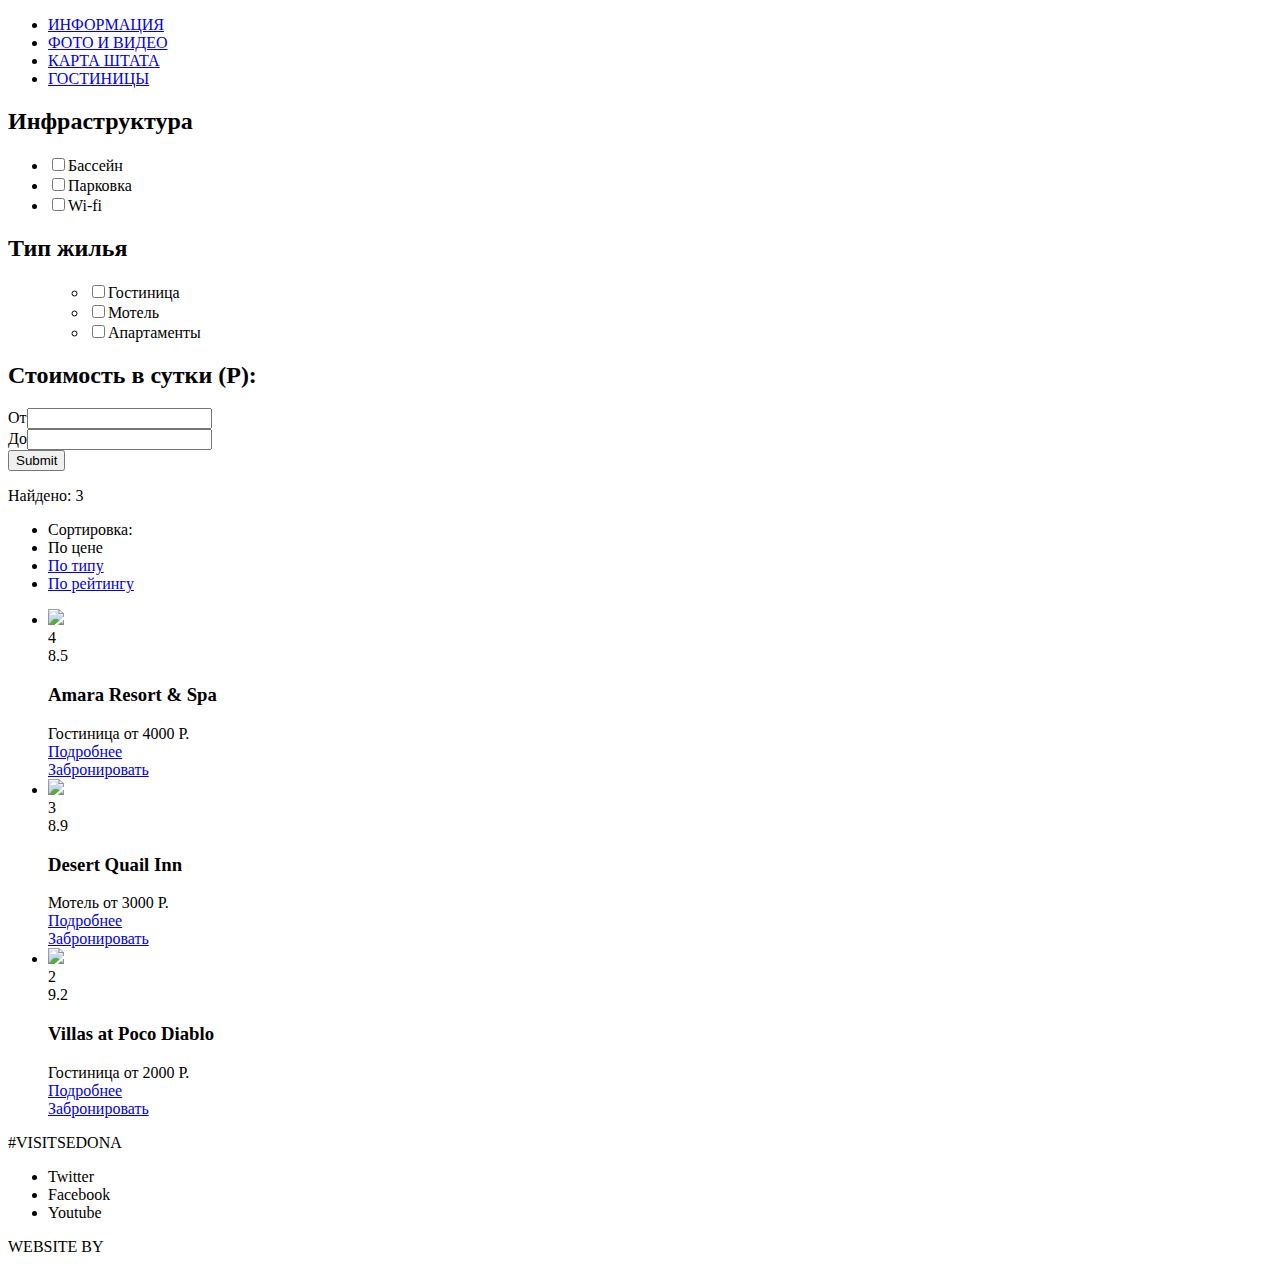
==== hotels.html @ 2a7a3f79 "added project's files" ====
<!DOCTYPE html>
<html>
<head>
	<title>Sedona</title>
	<link rel="stylesheet" type="text/css" href="">
</head>
<body>
	<header>
		<a href="index.html"></a>
		<nav>
			<ul>
				<li><a href="#">ИНФОРМАЦИЯ</a></li>
				<li><a href="#">ФОТО И ВИДЕО</a></li>
				<li><a href="#">КАРТА ШТАТА</a></li>
				<li><a href="#">ГОСТИНИЦЫ</a></li>
			</ul>
		</nav>
	</header>
		<section>
			<form>
				<div>
					<div>
						<h2>Инфраструктура</h2>
						<ul>
							<li>
								<label>
									<input type="checkbox" name="">Бассейн
								</label>
							</li>	
							<li>
								<label>
									<input type="checkbox" name="">Парковка
								</label>
							</li>	
							<li>
								<label>
									<input type="checkbox" name="">Wi-fi
								</label>
							</li>						
						</ul>
					</div>
					<div>
						<h2>Тип жилья</h2>
						<ul>
						<ul>
							<li>
								<label>
									<input type="checkbox" name="">Гостиница
								</label>
							</li>	
							<li>
								<label>
									<input type="checkbox" name="">Мотель
								</label>
							</li>	
							<li>
								<label>
									<input type="checkbox" name="">Апартаменты
								</label>
							</li>						
						</ul>						
						</ul>					
					</div>
				</div>
				<div>
					<h2>Стоимость в сутки (P):</h2>
					<div>
						<div>
							<label>
								От<input type="text" name="">
							</label>
						</div>
						<div>
							<label>
								До<input type="text" name="">
							</label>	
						</div>
					</div>
					<div>
						<div></div>
						<div></div>
					</div>
					<div>
						<input type="submit" name="">
					</div>
				</div>
			</form>
		</section>
		<footer>
			<div>
				<p>Найдено: 3</p>
				<ul>
					<li>Сортировка:</li>
					<li><a href="#"></a>По цене</li>
					<li><a href="#">По типу</a></li>
					<li><a href="#">По рейтингу</a></li>
				</ul>
			</div>	
			<div>
				<div></div>
				<div></div>
			</div>
	</footer>
		<main>
			<ul>
				<li>
					<section>
						<a href="#">
							<img src="#">
						</a>
						<div>4</div>
						<div>8.5</div>

						<div>
							<h3>Amara Resort & Spa</h3>
							<span>Гостиница</span>
							<span>от 4000 Р.</span>
						</div>
						<div><a href="#">Подробнее</a></div>
						<div><a href="#">Забронировать</a></div>
					</section>
				</li>
				<li>
					<section>
						<a href="#">
							<img src="#">
						</a>
						<div>3</div>
						<div>8.9</div>

						<div>
							<h3>Desert Quail Inn</h3>
							<span>Мотель</span>
							<span>от 3000 Р.</span>
						</div>
						<div><a href="#">Подробнее</a></div>
						<div><a href="#">Забронировать</a></div>
					</section>	
				</li>
				<li>
					<section>
						<a href="#">
							<img src="#">
						</a>
						<div>2</div>
						<div>9.2</div>

						<div>
							<h3>Villas at Poco Diablo</h3>
							<span>Гостиница</span>
							<span>от 2000 Р.</span>
						</div>
						<div><a href="#">Подробнее</a></div>
						<div><a href="#">Забронировать</a></div>
					</section>
				</li>
		</ul>
	</main>
	<footer>
		<div>
			<p>#VISITSEDONA</p>
		</div>
		<div>
			<ul>
				<li>Twitter</li>
				<li>Facebook</li>
				<li>Youtube</li>
			</ul>
		</div>
		<div>
			<p>WEBSITE BY <a href="#"></a></p>
		</div>
	</footer>
</body>
</html>
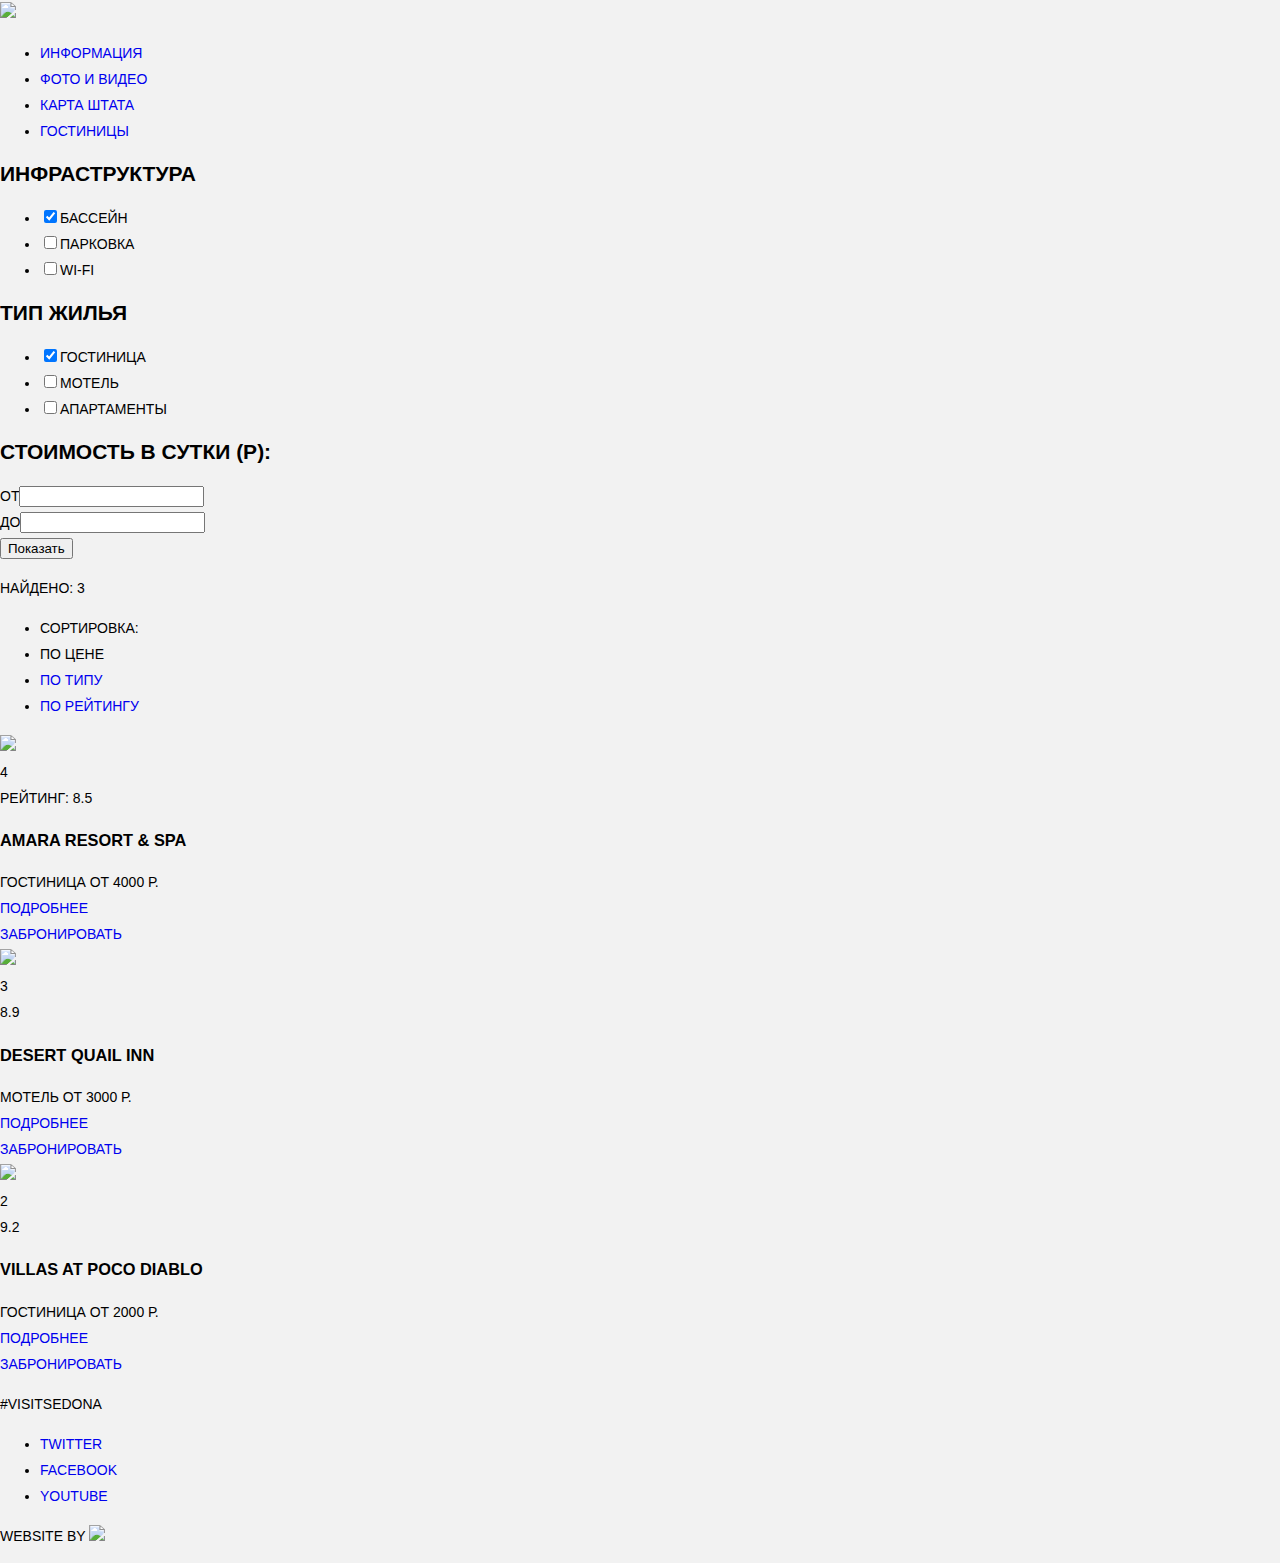
==== commit 4e5740d2: "Clasess names hotel catalog" ====
--- a/hotels.html
+++ b/hotels.html
@@ -2,77 +2,80 @@
 <html>
 <head>
 	<title>Sedona</title>
-	<link rel="stylesheet" type="text/css" href="">
+	<link rel="stylesheet" type="text/css" href="style.css">
 </head>
-<body>
-	<header>
-		<a href="index.html"></a>
-		<nav>
-			<ul>
-				<li><a href="#">ИНФОРМАЦИЯ</a></li>
-				<li><a href="#">ФОТО И ВИДЕО</a></li>
-				<li><a href="#">КАРТА ШТАТА</a></li>
-				<li><a href="#">ГОСТИНИЦЫ</a></li>
-			</ul>
-		</nav>
-	</header>
-		<section>
-			<form>
-				<div>
-					<div>
-						<h2>Инфраструктура</h2>
-						<ul>
-							<li>
+	<body>
+		<header class="index-header">
+			<div class="header-logo">
+				<a href="#">
+					<img src="#">
+				</a>			
+			</div>
+
+			<nav class="navigation">
+				<ul class="list-navigation">
+					<li><a href="#">ИНФОРМАЦИЯ</a></li>
+					<li><a href="#">ФОТО И ВИДЕО</a></li>
+					<li><a href="#">КАРТА ШТАТА</a></li>
+					<li><a href="#">ГОСТИНИЦЫ</a></li>
+				</ul>
+			</nav>
+		</header>
+		<section class="filter-section">
+			<form class="filter-form">
+				<div class="filter-left-part">
+					<div class="filter-infrastructure">
+						<h2 class="filter-head">Инфраструктура</h2>
+						<ul class="filter-infrastructure-list">
+							<li class="filter-element">
 								<label>
-									<input type="checkbox" name="">Бассейн
+									<input type="checkbox" name="pool" id="pool-field" checked>Бассейн
 								</label>
 							</li>	
-							<li>
+							<li class="filter-element">
 								<label>
-									<input type="checkbox" name="">Парковка
+									<input type="checkbox" name="parking" id="parking-field">Парковка
 								</label>
 							</li>	
-							<li>
+							<li class="filter-element">
 								<label>
-									<input type="checkbox" name="">Wi-fi
+									<input type="checkbox" name="wi-fi" id="wi-fi-field">Wi-fi
 								</label>
 							</li>						
 						</ul>
 					</div>
-					<div>
-						<h2>Тип жилья</h2>
-						<ul>
-						<ul>
-							<li>
+					<div class="filter-accommodation">
+						<h2 class="filter-head">Тип жилья</h2>
+						<ul class="filter-accommodation-list">
+							<li class="filter-element">
 								<label>
-									<input type="checkbox" name="">Гостиница
+									<input type="checkbox" name="hotel" id="hotel-field" checked>Гостиница
 								</label>
 							</li>	
-							<li>
+							<li class="filter-element">
 								<label>
-									<input type="checkbox" name="">Мотель
+									<input type="checkbox" name="motel" id="motel-field">Мотель
 								</label>
 							</li>	
-							<li>
+							<li class="filter-element">
 								<label>
-									<input type="checkbox" name="">Апартаменты
+									<input type="checkbox" name="apartments" id="apartments-field">Апартаменты
 								</label>
 							</li>						
-						</ul>						
-						</ul>					
+						</ul>										
 					</div>
 				</div>
-				<div>
-					<h2>Стоимость в сутки (P):</h2>
-					<div>
-						<div>
+				<div class="filter-right-part">
+					<h2 class="filter-head">Стоимость в сутки (P):</h2>
+					<div class="filter-cost-container">
+						<div class="filter-from">
 							<label>
-								От<input type="text" name="">
+								От<input type="text" name="from" id="from-field">
 							</label>
 						</div>
-						<div>
+						<div class="filter-to">
 							<label>
-								До<input type="text" name="">
+								До<input type="text" name="to" id="to-field">
 							</label>	
 						</div>
 					</div>
@@ -80,96 +83,102 @@
 						<div></div>
 						<div></div>
 					</div>
-					<div>
-						<input type="submit" name="">
+					<div class="filter-submit-button">
+						<input type="submit" name="submit-button" value="Показать">
 					</div>
 				</div>
 			</form>
 		</section>
-		<footer>
+		<header class="finding-header">
 			<div>
-				<p>Найдено: 3</p>
-				<ul>
+				<p class="finding-result">Найдено: 3</p>
+				<ul class="finding-sorting">
 					<li>Сортировка:</li>
 					<li><a href="#"></a>По цене</li>
 					<li><a href="#">По типу</a></li>
 					<li><a href="#">По рейтингу</a></li>
 				</ul>
 			</div>	
-			<div>
-				<div></div>
-				<div></div>
+			<div class="sorting-type">
+				<div class="sorting-up"></div>
+				<div class="sorting-down"></div>
 			</div>
-	</footer>
-		<main>
-			<ul>
-				<li>
-					<section>
-						<a href="#">
-							<img src="#">
-						</a>
-						<div>4</div>
-						<div>8.5</div>
+		</header>
 
-						<div>
-							<h3>Amara Resort & Spa</h3>
-							<span>Гостиница</span>
-							<span>от 4000 Р.</span>
-						</div>
-						<div><a href="#">Подробнее</a></div>
-						<div><a href="#">Забронировать</a></div>
-					</section>
-				</li>
-				<li>
-					<section>
-						<a href="#">
-							<img src="#">
-						</a>
-						<div>3</div>
-						<div>8.9</div>
+		<main class="catalog">
+			<section class="clearfix">
+				<a href="#">
+					<img src="#">
+				</a>
+				<div class="catalog-right-column">
+					<div class="catalog-rating-container">
+						<div class="catalog-stars">4</div>
+						<div class="catalog-rating-value">Рейтинг: 8.5</div>
+					</div>
+				</div>
+				<div class="catalog-left-column">
+					<h3 class="catalog-name-head">Amara Resort & Spa</h3>
+					<span class="catalog-hotel-type">Гостиница</span>
+					<span class="catalog-price-from">от 4000 Р.</span>
+				</div>
+				<div class="catalog-about-button"><a href="#">Подробнее</a></div>
+				<div class="catalog-book-button"><a href="#">Забронировать</a></div>
+			</section>
 
-						<div>
-							<h3>Desert Quail Inn</h3>
-							<span>Мотель</span>
-							<span>от 3000 Р.</span>
-						</div>
-						<div><a href="#">Подробнее</a></div>
-						<div><a href="#">Забронировать</a></div>
-					</section>	
-				</li>
-				<li>
-					<section>
-						<a href="#">
-							<img src="#">
-						</a>
-						<div>2</div>
-						<div>9.2</div>
+			<section class="clearfix">
+				<a href="#">
+					<img src="#">
+				</a>
+				<div class="catalog-right-column">
+					<div class="catalog-rating-container">						
+						<div class="catalog-stars">3</div>
+						<div class="catalog-rating-value">8.9</div>
+					</div>
+				</div>
+				<div class="catalog-left-column">
+					<h3 class="catalog-name-head">Desert Quail Inn</h3>
+					<span class="catalog-hotel-type">Мотель</span>
+					<span class="catalog-price-from">от 3000 Р.</span>
+				</div>
+				<div class="catalog-about-button"><a href="#">Подробнее</a></div>
+				<div class="catalog-book-button"><a href="#">Забронировать</a></div>
+			</section>	
+			<section class="clearfix">
+				<a href="#">
+					<img src="#">
+				</a>
+				<div class="catalog-right-column">
+					<div class="catalog-rating-container">						
+						<div class="catalog-stars">2</div>
+						<div class="catalog-rating-value">9.2</div>
+					</div>
+				</div>
+				<div class="catalog-left-column">
+					<h3 class="catalog-name-head">Villas at Poco Diablo</h3>
+					<span class="catalog-hotel-type">Гостиница</span>
+					<span class="catalog-price-from">от 2000 Р.</span>
+				</div>
+				<div class="catalog-about-button"><a href="#">Подробнее</a></div>
+				<div class="catalog-book-button"><a href="#">Забронировать</a></div>
+			</section>
+		</main>
 
-						<div>
-							<h3>Villas at Poco Diablo</h3>
-							<span>Гостиница</span>
-							<span>от 2000 Р.</span>
-						</div>
-						<div><a href="#">Подробнее</a></div>
-						<div><a href="#">Забронировать</a></div>
-					</section>
-				</li>
-		</ul>
-	</main>
-	<footer>
-		<div>
-			<p>#VISITSEDONA</p>
-		</div>
-		<div>
-			<ul>
-				<li>Twitter</li>
-				<li>Facebook</li>
-				<li>Youtube</li>
-			</ul>
-		</div>
-		<div>
-			<p>WEBSITE BY <a href="#"></a></p>
-		</div>
-	</footer>
-</body>
+		<footer>
+			<div class="inner-container">
+				<div class="footer-hashtag">
+					<p>#VISITSEDONA</p>
+				</div>
+				<div class="footer-social">
+					<ul class="footer-social-list">
+						<li><a class="footer-social-button social-tw" href="#">Twitter</a></li>
+						<li><a class="footer-social-button social-fb" href="#">Facebook</a></li>
+						<li><a class="footer-social-button social-yt" href="#">Youtube</a></li>
+					</ul>
+				</div>
+				<div class="footer-copyright-wrapper">
+					<p>WEBSITE BY <a href="#"><img src="#"></a></p>
+				</div>
+			</div>
+		</footer>
+	</body>
 </html>--- a/style.css
+++ b/style.css
@@ -0,0 +1,14 @@
+body{
+	margin: 0;
+	padding: 0;
+
+	background-color: #f2f2f2;
+	font-family: 'PT Sans', Arial, sans-serif;
+	font-size: 14px;
+	text-transform: uppercase;
+	line-height: 26px;
+	color: #000000;
+}
+a{
+	text-decoration: none;
+}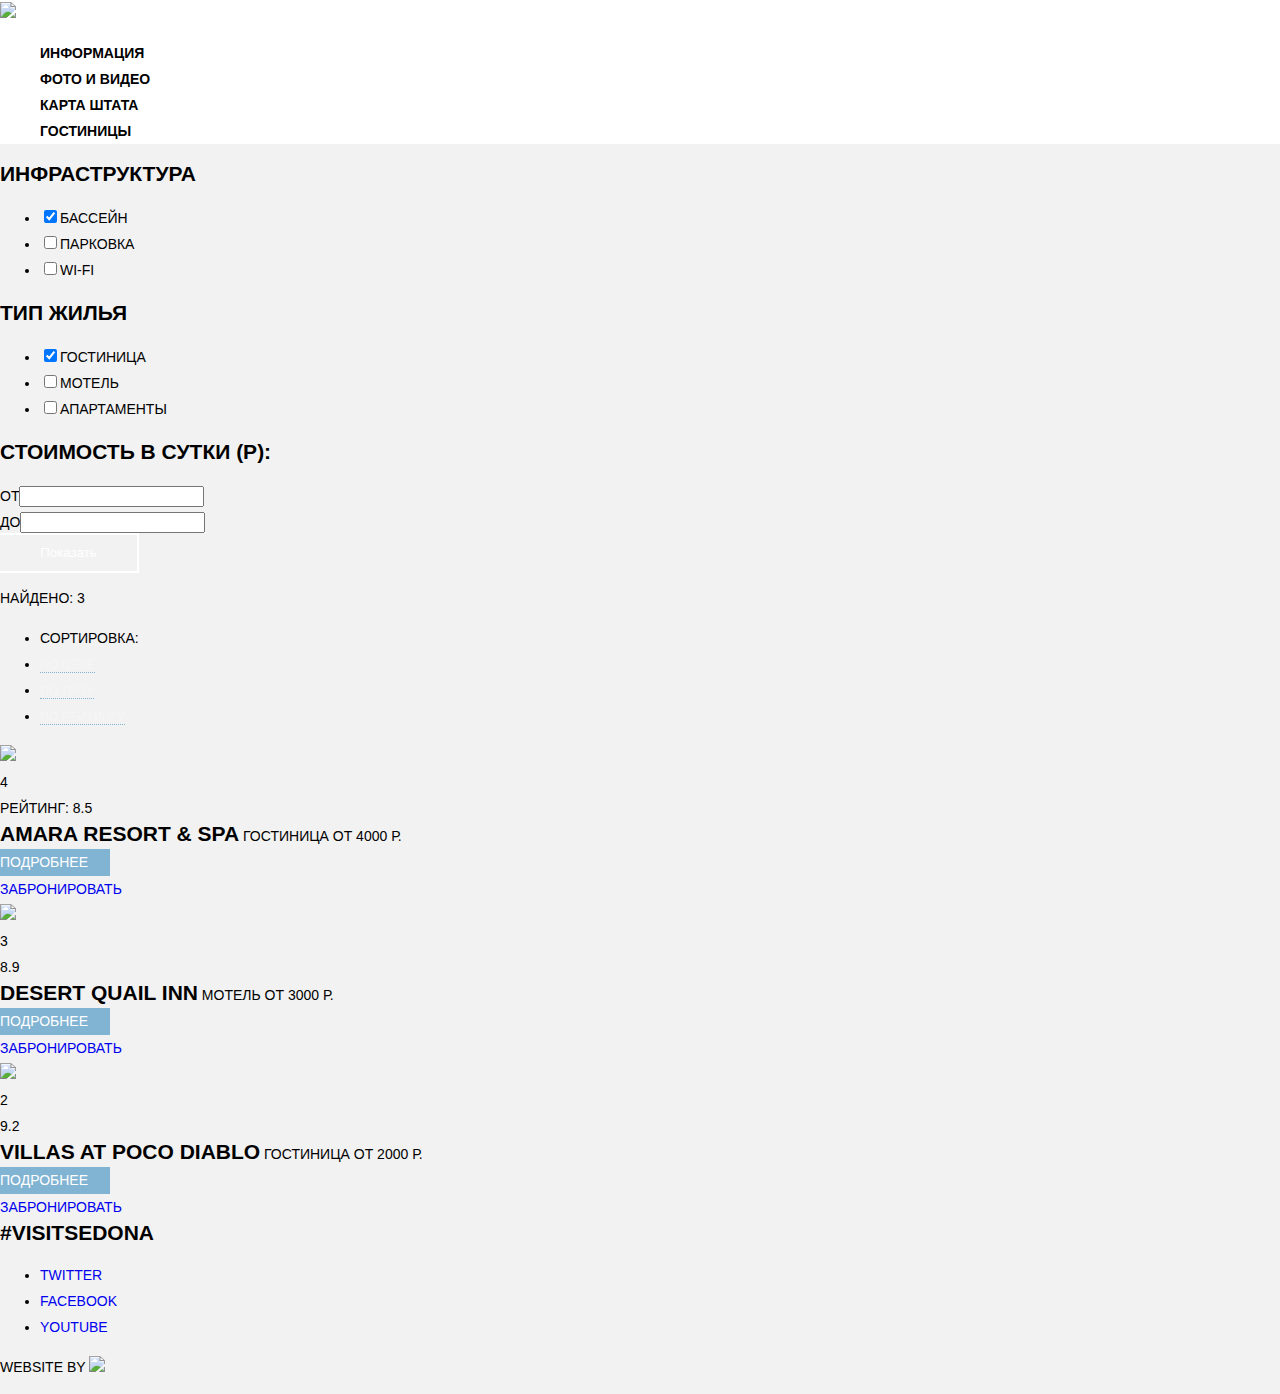
==== commit 373953e2: "Rough draft stylization index, hotel" ====
--- a/hotels.html
+++ b/hotels.html
@@ -94,7 +94,7 @@
 				<p class="finding-result">Найдено: 3</p>
 				<ul class="finding-sorting">
 					<li>Сортировка:</li>
-					<li><a href="#"></a>По цене</li>
+					<li><a href="#">По цене</a></li>
 					<li><a href="#">По типу</a></li>
 					<li><a href="#">По рейтингу</a></li>
 				</ul>
@@ -117,7 +117,7 @@
 					</div>
 				</div>
 				<div class="catalog-left-column">
-					<h3 class="catalog-name-head">Amara Resort & Spa</h3>
+					<a href="#" class="catalog-name-head">Amara Resort & Spa</a>
 					<span class="catalog-hotel-type">Гостиница</span>
 					<span class="catalog-price-from">от 4000 Р.</span>
 				</div>
@@ -136,7 +136,7 @@
 					</div>
 				</div>
 				<div class="catalog-left-column">
-					<h3 class="catalog-name-head">Desert Quail Inn</h3>
+					<a href="#" class="catalog-name-head">Desert Quail Inn</a>
 					<span class="catalog-hotel-type">Мотель</span>
 					<span class="catalog-price-from">от 3000 Р.</span>
 				</div>
@@ -154,7 +154,7 @@
 					</div>
 				</div>
 				<div class="catalog-left-column">
-					<h3 class="catalog-name-head">Villas at Poco Diablo</h3>
+					<a href="#" class="catalog-name-head">Villas at Poco Diablo</a>
 					<span class="catalog-hotel-type">Гостиница</span>
 					<span class="catalog-price-from">от 2000 Р.</span>
 				</div>
@@ -166,7 +166,7 @@
 		<footer>
 			<div class="inner-container">
 				<div class="footer-hashtag">
-					<p>#VISITSEDONA</p>
+					<a href="#">#VISITSEDONA</a>
 				</div>
 				<div class="footer-social">
 					<ul class="footer-social-list">
--- a/style.css
+++ b/style.css
@@ -11,4 +11,220 @@
 }
 a{
 	text-decoration: none;
+}
+
+.index-header{
+	background-color: white;
+}
+.list-navigation,
+.adv-list,
+.adv-about-city-list{
+	list-style: none;
+}
+.list-navigation a{
+	color: black;
+	font-weight: bold;
+}
+.list-navigation a:hover{
+	color: #81b3d2;
+}
+.list-navigation a:active{
+	color: #000;
+    opacity: .3;
+}
+
+.main-image-section{
+	background-image: url("img/bg-main.jpg");
+	background-repeat: none;
+	background-position: center;
+	background-size: cover;
+}
+
+.intro-about{
+	font-size: 21px;
+	line-height: 26px;
+}
+.intro-advantages,
+.adv-in-line-section .adv-content,
+.search-content{
+	color: #333333;
+}
+.adv-head{
+	font-size: 21px;
+	line-height: 21px;
+}
+.adv-section{
+	color:white;
+}
+.adv-numb,
+.adv-content{
+	line-height: 21px;
+}
+
+.adv-section{
+	width: 400px;
+	height: 256px;
+	background-color: #81b3d2;
+}
+.adv-in-line-section{
+	width: 400px;
+	height: 256px;
+	background-color: #eeeeee;	
+}
+.adv-el-wrapper{
+	width: 400px;
+	height: 256px;
+	background-color: white;	
+}
+.search-head{
+	font-size: 30px;
+	line-height: 36px;
+}
+.search-content{
+	line-height: 25px;
+}
+.search-button{
+	font-size: 21px;
+	font-weight: bold;
+	color: white;
+	width: 569px;
+	height: 86px;
+	background-color: #766357;
+}
+.search-button:hover{
+	background-color: #604e43;
+}
+.search-button:active{
+	color: rgba(255, 255, 255, 0.3);
+	background-color: #503e33;
+}
+
+.search-pop-up-container{
+	background-color: white;
+	width: 568px;
+	height: 395px;
+}
+.pop-up-form input[type="date"]{
+	width: 346px;
+	height: 38px;
+	background-color: #f2f2f2;
+	border: none;
+}
+.pop-up-form input[type="date"]:hover,
+.pop-up-adult-counter input[type="text"]:hover,
+.pop-up-children-counter input[type="text"]:hover{
+	background-color: #ebebeb;
+}
+.pop-up-form input[type="date"]:focus,
+.pop-up-adult-counter input[type="text"]:focus,
+.pop-up-children-counter input[type="text"]:focus{
+	background-color: white;
+	outline: 2px solid #e5e5e5;
+}
+
+.plus-minus-button,
+.pop-up-adult-counter input[type="text"],
+.pop-up-children-counter input[type="text"]{
+	width: 38px;
+	height: 38px;
+	background-color: #f2f2f2;
+	border: none;
+	outline: none;
+	font-weight: bold;
+}
+
+/*.plus-minus-button{
+	color: #a9a9a9;
+	font-size: 20px;
+}
+.plus-minus-button:hover{
+	color: black;
+}
+.plus-minus-button:active{
+	color: #81b3d2;
+}*/
+
+.pop-up-submit-button input[type="submit"]{
+	font-size: 21px;
+	line-height: 26px;
+	color: white;	
+	width: 458px;
+	height: 58px;
+	background-color: #81b3d2;
+}
+.pop-up-submit-button input[type="submit"]:hover{
+	background-color: #669ec0;
+}
+.pop-up-submit-button input[type="submit"]:active{
+	color: rgba(255, 255, 255, 0.3);
+	background-color: #5496bd;
+}
+.footer-hashtag a{
+	font-size: 21px;
+	font-weight: bold;
+	line-height: 26px;
+	color: black;
+}
+.footer-hashtag a:hover{
+	color: #81b3d2;
+}
+.footer-hashtag a:active{
+	color: #bdbbbc;
+}
+
+
+/* Hotel*/
+.filter-submit-button input[type="submit"]{
+	color: white;
+	width: 137px;
+	height: 36px;
+	outline: 2px solid white;
+	border: none;
+	background-color: transparent;
+}
+.filter-submit-button input[type="submit"]:hover,
+.filter-submit-button input[type="submit"]:focus{
+	color: black;
+	background-color: white;
+}
+.finding-sorting a{
+	font-size: 12px;
+	line-height: 18px;
+	color: rgba(255, 255, 255, 0.3);
+	border-bottom: 1px dotted #81b3d2;
+}
+.finding-sorting a:visited{
+	color: #81b3d2;
+	border-bottom: none;
+}
+.finding-sorting a:hover{
+	color: #81b3d2;
+}
+.finding-sorting a:active{
+	color: black;
+	border-bottom: none;
+}
+.catalog-name-head{
+	font-size: 21px;
+	font-weight: bold;
+	color: black;
+}
+.catalog-name-head:hover{
+	color: #81b3d2;
+}
+.catalog-name-head:active{
+	color: rgba(255, 255, 255, 0.3);
+}
+.catalog-about-button{
+	color: white;
+	width: 110px;
+	height: 27px;
+	background-color: #81b3d2;
+}
+.catalog-about-button a{
+	color: white;	
+}
+.catalog-about-button:hover{
+	background-color: #669ec0;
+
 }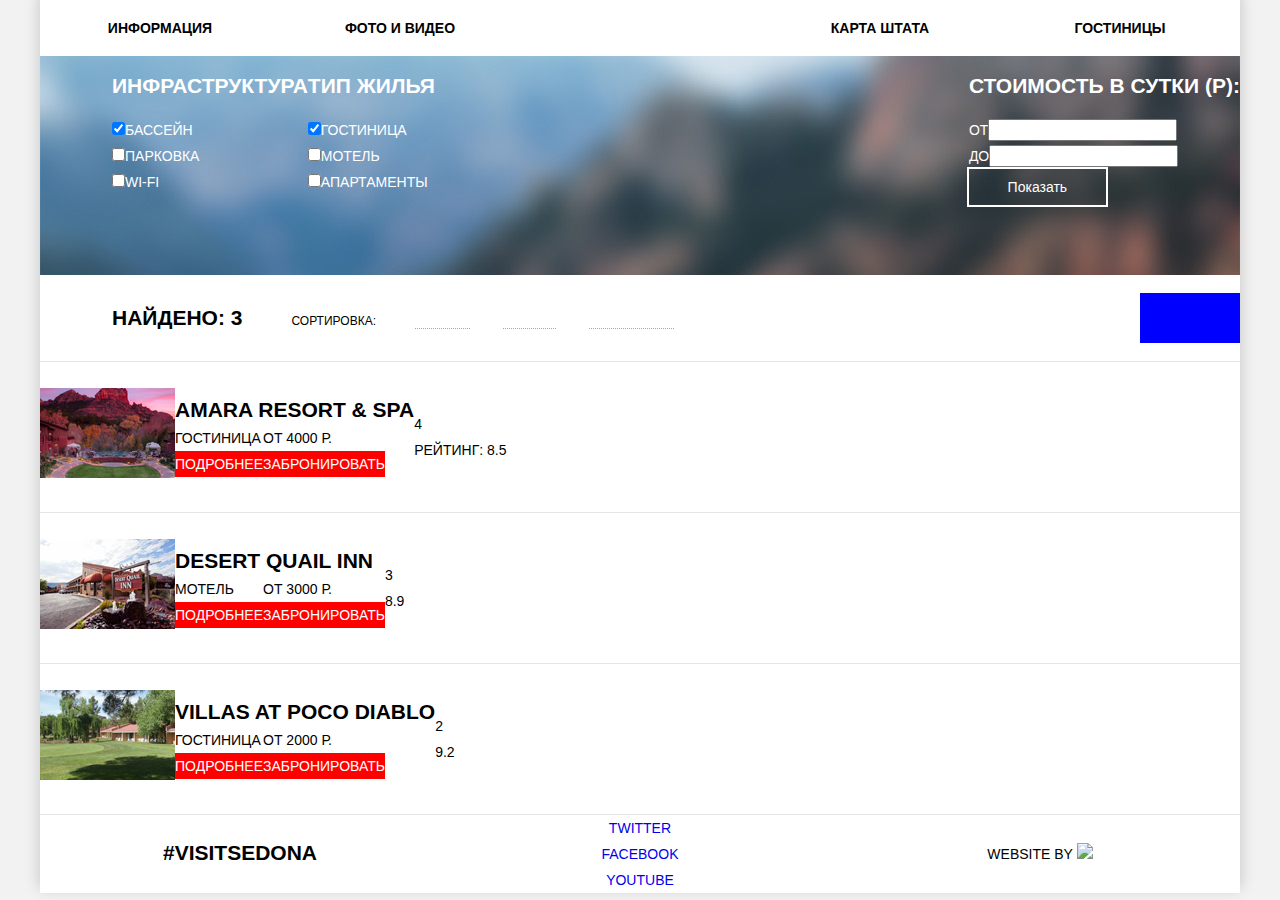
==== commit 5063c64e: "Nets for hotels" ====
--- a/hotels.html
+++ b/hotels.html
@@ -1,17 +1,19 @@
 <!DOCTYPE html>
-<html>
+<html lang="ru">
 <head>
 	<title>Sedona</title>
-	<link rel="stylesheet" type="text/css" href="style.css">
+	<meta charset="utf-8">
+		<link rel="stylesheet" type="text/css" href="css/normalize.css">
+		<link rel="stylesheet" type="text/css" href="css/style.css">
 </head>
 	<body>
+		<div class="site-container">
 		<header class="index-header">
-			<div class="header-logo">
+			<!--<div class="header-logo">
 				<a href="#">
 					<img src="#">
 				</a>			
-			</div>
-
+			</div>-->
 			<nav class="navigation">
 				<ul class="list-navigation">
 					<li><a href="#">ИНФОРМАЦИЯ</a></li>
@@ -62,7 +64,7 @@
 									<input type="checkbox" name="apartments" id="apartments-field">Апартаменты
 								</label>
 							</li>						
-						</ul>										
+						</ul>									
 					</div>
 				</div>
 				<div class="filter-right-part">
@@ -90,7 +92,7 @@
 			</form>
 		</section>
 		<header class="finding-header">
-			<div>
+			<div class="finding-header-wrapper">
 				<p class="finding-result">Найдено: 3</p>
 				<ul class="finding-sorting">
 					<li>Сортировка:</li>
@@ -104,67 +106,83 @@
 				<div class="sorting-down"></div>
 			</div>
 		</header>
-
 		<main class="catalog">
-			<section class="clearfix">
-				<a href="#">
-					<img src="#">
+			<section class="catalog-card">
+				<a href="#">
+					<img src="img/hotels-1.jpg">
 				</a>
+				<div class="catalog-left-column">
+					<a href="#" class="catalog-name-head">Amara Resort & Spa</a>
+					<div class="buttons-wrapper">
+						<div class="catalog-about-button">
+							<span class="catalog-hotel-type">Гостиница</span>
+							<a href="#">Подробнее</a>
+						</div>
+						<div class="catalog-book-button">
+							<span class="catalog-price-from">от 4000 Р.</span>
+							<a href="#">Забронировать</a>
+						</div>
+					</div>					
+				</div>
 				<div class="catalog-right-column">
 					<div class="catalog-rating-container">
 						<div class="catalog-stars">4</div>
 						<div class="catalog-rating-value">Рейтинг: 8.5</div>
 					</div>
-				</div>
-				<div class="catalog-left-column">
-					<a href="#" class="catalog-name-head">Amara Resort & Spa</a>
-					<span class="catalog-hotel-type">Гостиница</span>
-					<span class="catalog-price-from">от 4000 Р.</span>
-				</div>
-				<div class="catalog-about-button"><a href="#">Подробнее</a></div>
-				<div class="catalog-book-button"><a href="#">Забронировать</a></div>
+				</div>				
 			</section>
 
-			<section class="clearfix">
-				<a href="#">
-					<img src="#">
+			<section class="catalog-card">
+				<a href="#">
+					<img src="img/hotels-2.jpg">
 				</a>
+				<div class="catalog-left-column">
+					<a href="#" class="catalog-name-head">Desert Quail Inn</a>
+					<div class="buttons-wrapper">
+						<div class="catalog-about-button">
+							<span class="catalog-hotel-type">Мотель</span>
+							<a href="#">Подробнее</a>
+						</div>
+						<div class="catalog-book-button">
+							<span class="catalog-price-from">от 3000 Р.</span>
+							<a href="#">Забронировать</a>
+						</div>	
+					</div>			
+				</div>
 				<div class="catalog-right-column">
-					<div class="catalog-rating-container">						
+					<div class="catalog-rating-container">		
 						<div class="catalog-stars">3</div>
 						<div class="catalog-rating-value">8.9</div>
 					</div>
-				</div>
+				</div>				
+			</section>	
+			<section class="catalog-card">
+				<a href="#">
+					<img src="img/hotels-3.jpg">
+				</a>
 				<div class="catalog-left-column">
-					<a href="#" class="catalog-name-head">Desert Quail Inn</a>
-					<span class="catalog-hotel-type">Мотель</span>
-					<span class="catalog-price-from">от 3000 Р.</span>
-				</div>
-				<div class="catalog-about-button"><a href="#">Подробнее</a></div>
-				<div class="catalog-book-button"><a href="#">Забронировать</a></div>
-			</section>	
-			<section class="clearfix">
-				<a href="#">
-					<img src="#">
-				</a>
+					<a href="#" class="catalog-name-head">Villas at Poco Diablo</a>
+					<div class="buttons-wrapper">
+						<div class="catalog-about-button">
+							<span class="catalog-hotel-type">Гостиница</span>
+							<a href="#">Подробнее</a>
+						</div>
+						<div class="catalog-book-button">
+							<span class="catalog-price-from">от 2000 Р.</span>
+							<a href="#">Забронировать</a>
+						</div>	
+					</div>			
+				</div>
 				<div class="catalog-right-column">
-					<div class="catalog-rating-container">						
+					<div class="catalog-rating-container">		
 						<div class="catalog-stars">2</div>
 						<div class="catalog-rating-value">9.2</div>
 					</div>
-				</div>
-				<div class="catalog-left-column">
-					<a href="#" class="catalog-name-head">Villas at Poco Diablo</a>
-					<span class="catalog-hotel-type">Гостиница</span>
-					<span class="catalog-price-from">от 2000 Р.</span>
-				</div>
-				<div class="catalog-about-button"><a href="#">Подробнее</a></div>
-				<div class="catalog-book-button"><a href="#">Забронировать</a></div>
+				</div>			
 			</section>
 		</main>
 
 		<footer>
-			<div class="inner-container">
 				<div class="footer-hashtag">
 					<a href="#">#VISITSEDONA</a>
 				</div>
@@ -178,7 +196,7 @@
 				<div class="footer-copyright-wrapper">
 					<p>WEBSITE BY <a href="#"><img src="#"></a></p>
 				</div>
-			</div>
 		</footer>
+	</div>
 	</body>
 </html>--- a/css/style.css
+++ b/css/style.css
@@ -0,0 +1,412 @@
+body{
+	margin: 0;
+	padding: 0;
+	background-color: #f2f2f2;
+	font-family: 'PT Sans', Arial, sans-serif;
+	font-size: 14px;
+	text-transform: uppercase;
+	line-height: 26px;
+	color: #000000;
+}
+.site-container{
+	max-width: 1200px;
+	margin: 0 auto;
+	padding: 0;
+	background-color: #ffffff;
+	box-shadow: 0 -5px 15px 0 rgba(0, 0, 0, .2);
+}
+a{
+	text-decoration: none;
+}
+
+.list-navigation,
+.adv-list,
+.adv-about-city-list,
+.footer-social-list,
+.filter-infrastructure-list,
+.filter-accommodation-list,
+.finding-sorting{
+	list-style: none;
+	margin: 0;
+	padding: 0;	
+}
+.list-navigation{
+	display: flex;
+	flex-wrap: wrap;
+	justify-content: center;
+	align-items: center;
+	min-height: 56px;
+	background-color: #ffffff;
+}
+.list-navigation li{
+	flex-basis: 20%;
+	display: flex;
+	justify-content: center;
+}
+.list-navigation li:nth-child(2){
+	margin-right: 20%;
+}
+.list-navigation a{
+	color: black;
+	font-weight: bold;
+}
+.list-navigation a:hover{
+	color: #81b3d2;
+}
+.list-navigation a:active{
+	color: #000000;
+    opacity: .3;
+}
+
+.main-image-section{
+	min-height: 773px;
+	background-image: url("../img/Welcome.png") ,url("../img/bg-main.jpg");
+	background-repeat: no-repeat;
+	background-position: center 76px, center;
+	background-size: 458px 352px,cover;
+	display: flex;
+	flex-direction: column; 
+}
+.intro{
+	background-color: #ffffff;
+	min-height: 216px;
+	margin-top:auto;
+	text-align: center;
+	vertical-align: top;
+}
+.intro-about{
+	font-size: 21px;
+	line-height: 26px;
+	padding-top:40px;
+	padding-bottom: 8px;
+}
+.intro-advantages,
+.adv-in-line-section .adv-content,
+.search-content{
+	color: #333333;
+}
+.adv .adv-list{
+	display: flex;
+	flex-wrap: wrap;
+}
+.adv-with-pict{
+	display: flex;
+	flex-basis: 100%;
+	align-items: center;
+	text-align: center;
+	color: #ffffff;
+}
+.adv-with-pict:first-child{
+	order: -2;
+}
+.adv-with-pict .adv-head-section{
+	min-height: 256px;
+	background-color: #81b3d2;
+	flex-grow: 1;	
+}
+.adv-with-pict .adv-img-wrapper{
+	height: 256px;
+	flex-shrink: 1;	
+	width: 800px;
+	overflow: hidden;
+	object-fit: cover;
+}
+.adv-img-wrapper img{
+	width: 100%;
+	height: 100%;
+	object-fit: cover;
+}
+.adv-head{
+	font-size: 21px;
+	line-height: 21px;
+	margin: 0;
+	padding-top:46px;
+	margin-bottom:23px;	
+}
+.adv-numb{
+	line-height: 21px;
+	padding: 0;
+	margin: 0;
+}
+.adv-content{
+	line-height: 21px;
+	padding: 0;
+	margin: 0;
+	margin-top: 23px;
+}
+.adv-in-line-section{
+	background-color: #eeeeee;
+	min-height: 256px;
+}
+.adv-without-pict{
+	flex-basis: 33.333333%;
+	text-align: center;
+}
+.adv-about-city{
+	flex-basis: 100%;
+	order: -1;
+}
+.adv-about-city-list{
+	display: flex;
+}
+.adv-el-wrapper{
+	background-color: white;
+	flex-basis: 33.333333%;
+	text-align: center;				
+}
+.search{
+	min-height: 291px;
+}
+.search-content-wrapper{
+	width: 570px;
+	margin: 0 auto;
+	text-align: center;
+}
+.search-head{
+	font-size: 30px;
+	line-height: 36px;
+	padding: 0;
+	padding-top: 54px;
+	margin: 0;
+}
+.search-content{
+	line-height: 25px;
+	padding: 0;
+	padding-top: 32px;
+	margin: 0;
+	margin-bottom:52px;
+}
+.search-button{
+	font-size: 21px;
+	font-weight: bold;
+	color: white;
+	width: 568px;
+	height: 86px;
+	background-color: #766357;
+}
+.search-button:hover{
+	background-color: #604e43;
+}
+.search-button:active{
+	color: rgba(255, 255, 255, 0.3);
+	background-color: #503e33;
+}
+
+.search-pop-up-container{
+	background-color: white;
+	width: 568px;
+	height: 395px;
+	display: none;
+}
+.pop-up-form input[type="date"]{
+	width: 346px;
+	height: 38px;
+	background-color: #f2f2f2;
+	border: none;
+}
+.pop-up-form input[type="date"]:hover,
+.pop-up-adult-counter input[type="text"]:hover,
+.pop-up-children-counter input[type="text"]:hover{
+	background-color: #ebebeb;
+}
+.pop-up-form input[type="date"]:focus,
+.pop-up-adult-counter input[type="text"]:focus,
+.pop-up-children-counter input[type="text"]:focus{
+	background-color: white;
+	outline: 2px solid #e5e5e5;
+}
+
+.plus-minus-button,
+.pop-up-adult-counter input[type="text"],
+.pop-up-children-counter input[type="text"]{
+	width: 38px;
+	height: 38px;
+	background-color: #f2f2f2;
+	border: none;
+	outline: none;
+	font-weight: bold;
+}
+
+/*.plus-minus-button{
+	color: #a9a9a9;
+	font-size: 20px;
+}
+.plus-minus-button:hover{
+	color: black;
+}
+.plus-minus-button:active{
+	color: #81b3d2;
+}*/
+
+.pop-up-submit-button input[type="submit"]{
+	font-size: 21px;
+	line-height: 26px;
+	color: white;	
+	width: 458px;
+	height: 58px;
+	background-color: #81b3d2;
+}
+.pop-up-submit-button input[type="submit"]:hover{
+	background-color: #669ec0;
+}
+.pop-up-submit-button input[type="submit"]:active{
+	color: rgba(255, 255, 255, 0.3);
+	background-color: #5496bd;
+}
+.map-section{
+	background-color: red;
+}
+footer{
+	display: flex;
+	align-items: center;
+	background-color: #ffffff;
+	text-align: center;
+}
+footer>div{
+	flex-basis: 33.3333%;
+}
+.footer-hashtag a{
+	font-size: 21px;
+	font-weight: bold;
+	line-height: 26px;
+	color: black;
+}
+.footer-hashtag a:hover{
+	color: #81b3d2;
+}
+.footer-hashtag a:active{
+	color: #bdbbbc;
+}
+
+
+/* Hotel*/
+.filter-form{
+	display: flex;
+	justify-content: space-between;
+	min-height: 219px;
+	background-color: black;
+	background-image: url("../img/filter-background.jpg");
+	color: #ffffff;
+}
+.filter-left-part{
+	display: flex;
+	margin-left: 72px;	
+}
+.finding-header{
+	display: flex;
+	justify-content: space-between;
+	align-items: center;
+	min-height: 86px;
+	border-bottom:1px solid #e5e5e5;
+}
+.finding-header-wrapper{
+	margin-left: 72px;
+	display: flex;
+	align-items: baseline;
+}
+.sorting-type{
+	background-color: blue;
+	height: 50px;
+	width: 100px;
+
+}
+.finding-result{
+	line-height: 26px;
+	font-size: 21px;
+	font-weight: bold;
+	margin: 0;
+	margin-right: 49px;
+	padding: 0;		
+}
+.finding-sorting{
+	line-height: 12px;
+	font-size: 18px;	
+	display: flex;
+}
+.finding-sorting li{
+	line-height: 18px;
+	font-size: 12px;	
+}
+.finding-sorting li:first-child{
+	margin-right:39px;	
+}
+.finding-sorting li:not(:first-child){
+	margin-right:33px;	
+}
+.filter-submit-button input[type="submit"]{
+	color: white;
+	width: 137px;
+	height: 36px;
+	outline: 2px solid white;
+	border: none;
+	background-color: transparent;
+}
+.filter-submit-button input[type="submit"]:hover,
+.filter-submit-button input[type="submit"]:focus{
+	color: black;
+	background-color: white;
+}
+.finding-sorting a{
+	font-size: 12px;
+	line-height: 18px;
+	color: rgba(255, 255, 255, 0.3);
+	border-bottom: 1px dotted #81b3d2;
+}
+.finding-sorting a:visited{
+	color: #81b3d2;
+	border-bottom: none;
+}
+.finding-sorting a:hover{
+	color: #81b3d2;
+}
+.finding-sorting a:active{
+	color: black;
+	border-bottom: none;
+}
+.catalog{
+	display: flex;
+	flex-direction: column;
+}
+.catalog-card{
+	display: flex;
+	align-items: center;
+	border-bottom:1px solid #e5e5e5;
+	min-height: 150px;
+}
+.catalog-name-head{
+	font-size: 21px;
+	font-weight: bold;
+	color: black;
+}
+.catalog-name-head:hover{
+	color: #81b3d2;
+}
+.catalog-name-head:active{
+	color: rgba(255, 255, 255, 0.3);
+}
+.catalog-hotel-type,
+.catalog-price-from{
+	display: block;
+	margin:0;
+	padding: 0;
+
+}
+.buttons-wrapper{
+	display: flex;
+}
+.catalog-about-button{
+	/*color: white;
+	width: 110px;
+	height: 27px;
+	background-color: #81b3d2;*/
+}
+.catalog-about-button a,
+.catalog-book-button a{
+	color: white;
+	display: block;	
+	background-color: red;
+}
+.catalog-about-button a:hover{
+	background-color: #669ec0;
+
+}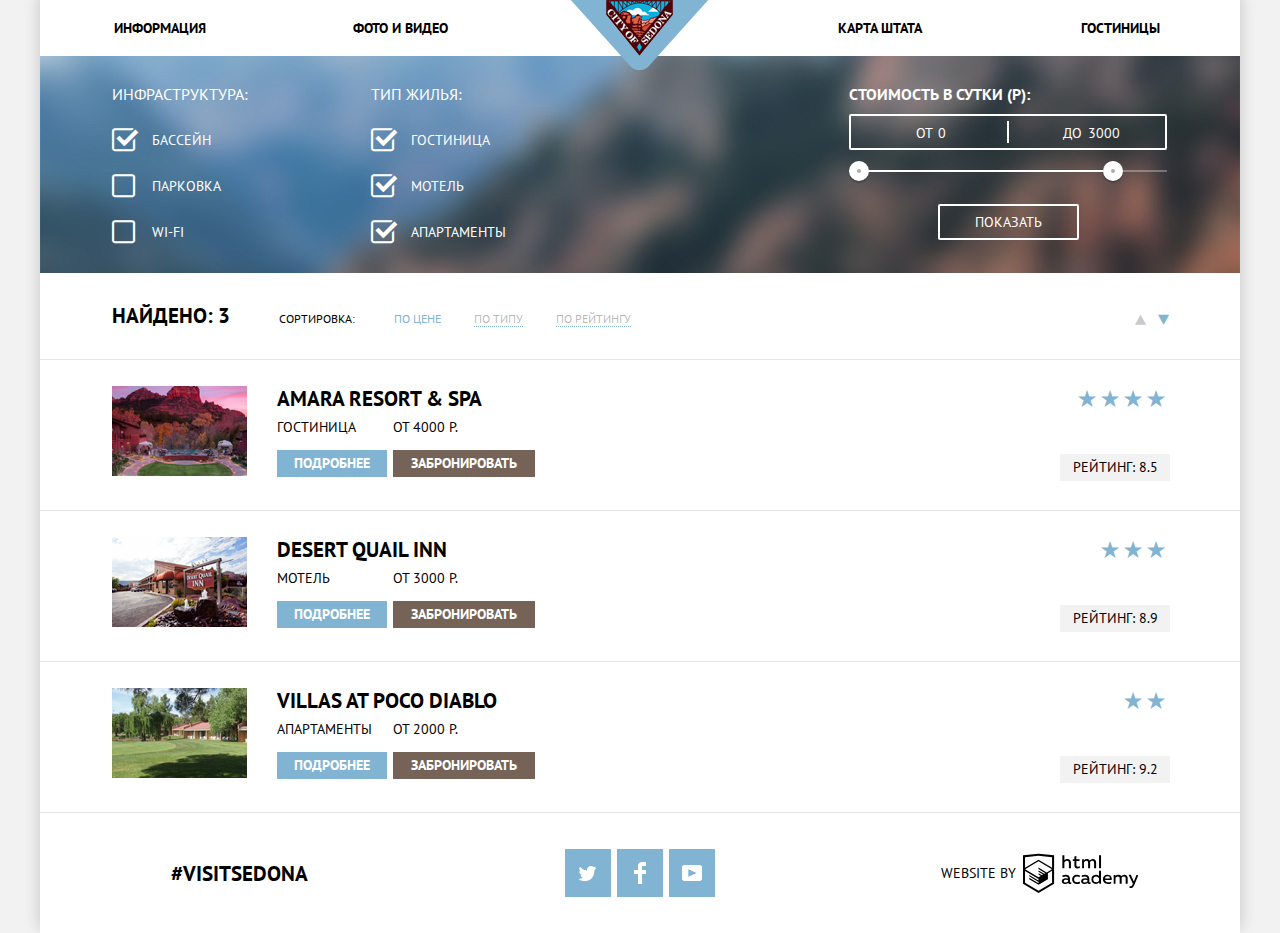
==== commit 2d03cc15: "First publishing" ====
--- a/hotels.html
+++ b/hotels.html
@@ -3,91 +3,92 @@
 <head>
 	<title>Sedona</title>
 	<meta charset="utf-8">
+		<link href="https://fonts.googleapis.com/css?family=PT+Sans:400,700&amp;subset=cyrillic" rel="stylesheet">		
 		<link rel="stylesheet" type="text/css" href="css/normalize.css">
 		<link rel="stylesheet" type="text/css" href="css/style.css">
 </head>
 	<body>
 		<div class="site-container">
 		<header class="index-header">
-			<!--<div class="header-logo">
-				<a href="#">
-					<img src="#">
-				</a>			
-			</div>-->
-			<nav class="navigation">
-				<ul class="list-navigation">
-					<li><a href="#">ИНФОРМАЦИЯ</a></li>
-					<li><a href="#">ФОТО И ВИДЕО</a></li>
-					<li><a href="#">КАРТА ШТАТА</a></li>
-					<li><a href="#">ГОСТИНИЦЫ</a></li>
-				</ul>
-			</nav>
+						<a class="main-logo" href="index.html">
+							<img src="img/logo.png" width="138" height="70">
+						</a>			
+					<nav class="navigation">
+						<ul class="list-navigation">
+							<li><a href="#">ИНФОРМАЦИЯ</a></li>
+							<li><a href="#">ФОТО И ВИДЕО</a></li>
+							<li><a href="#">КАРТА ШТАТА</a></li>
+							<li><a href="hotels.html">ГОСТИНИЦЫ</a></li>
+						</ul>
+					</nav>	
 		</header>
 		<section class="filter-section">
-			<form class="filter-form">
+			<form class="filter-form" action="https://echo.htmlacademy.ru" method="post">
 				<div class="filter-left-part">
 					<div class="filter-infrastructure">
-						<h2 class="filter-head">Инфраструктура</h2>
+						<h2 class="filter-head">Инфраструктура:</h2>
 						<ul class="filter-infrastructure-list">
 							<li class="filter-element">
-								<label>
-									<input type="checkbox" name="pool" id="pool-field" checked>Бассейн
-								</label>
-							</li>	
-							<li class="filter-element">
-								<label>
-									<input type="checkbox" name="parking" id="parking-field">Парковка
-								</label>
-							</li>	
-							<li class="filter-element">
-								<label>
-									<input type="checkbox" name="wi-fi" id="wi-fi-field">Wi-fi
+									<input class="check visually-hidden" type="checkbox" name="pool" id="pool-field" checked>
+								<label class="lab" for="pool-field">	
+									Бассейн
+								</label>
+							</li>	
+							<li class="filter-element">
+									<input class="check visually-hidden" type="checkbox" name="parking" id="parking-field" >
+								<label class="lab" for="parking-field">	
+									Парковка
+								</label>
+							</li>	
+							<li class="filter-element">
+								
+									<input class="check visually-hidden" type="checkbox" name="wi-fi" id="wi-fi-field">
+								<label class="lab" for="wi-fi-field">	
+									Wi-fi
 								</label>
 							</li>						
 						</ul>
 					</div>
 					<div class="filter-accommodation">
-						<h2 class="filter-head">Тип жилья</h2>
+						<h2 class="filter-head">Тип жилья:</h2>
 						<ul class="filter-accommodation-list">
 							<li class="filter-element">
-								<label>
-									<input type="checkbox" name="hotel" id="hotel-field" checked>Гостиница
-								</label>
-							</li>	
-							<li class="filter-element">
-								<label>
-									<input type="checkbox" name="motel" id="motel-field">Мотель
-								</label>
-							</li>	
-							<li class="filter-element">
-								<label>
-									<input type="checkbox" name="apartments" id="apartments-field">Апартаменты
+									<input class="check visually-hidden" type="checkbox" name="hotel" id="hotel-field" checked>
+								<label  class="lab" for="hotel-field">	
+									Гостиница
+								</label>
+							</li>	
+							<li class="filter-element">
+									<input class="check visually-hidden" type="checkbox" name="motel" id="motel-field" checked>
+								<label class="lab" for="motel-field">	
+									Мотель
+								</label>
+							</li>	
+							<li class="filter-element">
+									<input class="check visually-hidden" type="checkbox" name="apartments" id="apartments-field" checked>
+								<label  class="lab" for="apartments-field">	
+									Апартаменты
 								</label>
 							</li>						
 						</ul>									
 					</div>
 				</div>
 				<div class="filter-right-part">
-					<h2 class="filter-head">Стоимость в сутки (P):</h2>
+					<div class="filter-cost-title">Стоимость в сутки (P):</div>
 					<div class="filter-cost-container">
-						<div class="filter-from">
-							<label>
-								От<input type="text" name="from" id="from-field">
+							<label class="min-price">От <input type="text" name="from" id="from-field" value="0">
 							</label>
-						</div>
-						<div class="filter-to">
-							<label>
-								До<input type="text" name="to" id="to-field">
+							<label class="max-price">До <input type="text" name="to" id="to-field" value="3000">
 							</label>	
-						</div>
-					</div>
-					<div>
-						<div></div>
-						<div></div>
-					</div>
-					<div class="filter-submit-button">
-						<input type="submit" name="submit-button" value="Показать">
-					</div>
+					</div>
+					<div class="range-control">
+						<div class="scale">
+							<div class="bar"></div>
+						</div>
+						<div class="range-toggle range-toggle-min"></div>
+						<div class="range-toggle range-toggle-max"></div>
+					</div>
+						<input class="filter-submit-button" type="submit" name="submit-button" value="Показать">
 				</div>
 			</form>
 		</section>
@@ -96,107 +97,156 @@
 				<p class="finding-result">Найдено: 3</p>
 				<ul class="finding-sorting">
 					<li>Сортировка:</li>
-					<li><a href="#">По цене</a></li>
+					<li><a class="sorting-active" href="#">По цене</a></li>
 					<li><a href="#">По типу</a></li>
 					<li><a href="#">По рейтингу</a></li>
 				</ul>
 			</div>	
 			<div class="sorting-type">
-				<div class="sorting-up"></div>
-				<div class="sorting-down"></div>
+				<a href="#">&#xe902;</a>
+				<a class="active-btn" href="#">&#xe903;</a>
 			</div>
 		</header>
 		<main class="catalog">
 			<section class="catalog-card">
-				<a href="#">
-					<img src="img/hotels-1.jpg">
-				</a>
 				<div class="catalog-left-column">
-					<a href="#" class="catalog-name-head">Amara Resort & Spa</a>
-					<div class="buttons-wrapper">
-						<div class="catalog-about-button">
-							<span class="catalog-hotel-type">Гостиница</span>
-							<a href="#">Подробнее</a>
-						</div>
-						<div class="catalog-book-button">
-							<span class="catalog-price-from">от 4000 Р.</span>
-							<a href="#">Забронировать</a>
+					<a href="#">
+						<img src="img/hotels-1.jpg">
+					</a>
+					<div class="hotel-container">
+						<a href="#" class="catalog-name-head">Amara Resort & Spa</a>
+						<div class="buttons-wrapper">
+							<div class="catalog-about-button">
+								<span class="catalog-hotel-type">Гостиница</span>
+								<a href="#">Подробнее</a>
+							</div>
+							<div class="catalog-book-button">
+								<span class="catalog-price-from">от 4000 Р.</span>
+								<a href="#">Забронировать</a>
+							</div>
 						</div>
 					</div>					
 				</div>
 				<div class="catalog-right-column">
 					<div class="catalog-rating-container">
-						<div class="catalog-stars">4</div>
+						<div class="catalog-stars">&#xe901;&#xe901;&#xe901;&#xe901;</div>
 						<div class="catalog-rating-value">Рейтинг: 8.5</div>
 					</div>
 				</div>				
 			</section>
-
 			<section class="catalog-card">
-				<a href="#">
-					<img src="img/hotels-2.jpg">
-				</a>
 				<div class="catalog-left-column">
-					<a href="#" class="catalog-name-head">Desert Quail Inn</a>
-					<div class="buttons-wrapper">
-						<div class="catalog-about-button">
-							<span class="catalog-hotel-type">Мотель</span>
-							<a href="#">Подробнее</a>
-						</div>
-						<div class="catalog-book-button">
-							<span class="catalog-price-from">от 3000 Р.</span>
-							<a href="#">Забронировать</a>
-						</div>	
-					</div>			
+					<a href="#">
+						<img src="img/hotels-2.jpg">
+					</a>		
+					<div class="hotel-container">
+						<a href="#" class="catalog-name-head">Desert Quail Inn</a>
+						<div class="buttons-wrapper">
+							<div class="catalog-about-button">
+								<span class="catalog-hotel-type">Мотель</span>
+								<a href="#">Подробнее</a>
+							</div>
+							<div class="catalog-book-button">
+								<span class="catalog-price-from">от 3000 Р.</span>
+								<a href="#">Забронировать</a>
+							</div>
+						</div>
+					</div>										
 				</div>
 				<div class="catalog-right-column">
 					<div class="catalog-rating-container">		
-						<div class="catalog-stars">3</div>
-						<div class="catalog-rating-value">8.9</div>
+						<div class="catalog-stars">&#xe901;&#xe901;&#xe901;</div>
+						<div class="catalog-rating-value">Рейтинг: 8.9</div>
 					</div>
 				</div>				
 			</section>	
 			<section class="catalog-card">
-				<a href="#">
-					<img src="img/hotels-3.jpg">
-				</a>
 				<div class="catalog-left-column">
-					<a href="#" class="catalog-name-head">Villas at Poco Diablo</a>
-					<div class="buttons-wrapper">
-						<div class="catalog-about-button">
-							<span class="catalog-hotel-type">Гостиница</span>
-							<a href="#">Подробнее</a>
-						</div>
-						<div class="catalog-book-button">
-							<span class="catalog-price-from">от 2000 Р.</span>
-							<a href="#">Забронировать</a>
-						</div>	
-					</div>			
+					<a href="#">
+						<img src="img/hotels-3.jpg">
+					</a>
+					<div class="hotel-container">
+						<a href="#" class="catalog-name-head">Villas at Poco Diablo</a>
+						<div class="buttons-wrapper">
+							<div class="catalog-about-button">
+								<span class="catalog-hotel-type">Апартаменты</span>
+								<a href="#">Подробнее</a>
+							</div>
+							<div class="catalog-book-button">
+								<span class="catalog-price-from">от 2000 Р.</span>
+								<a href="#">Забронировать</a>
+							</div>
+						</div>
+					</div>												
 				</div>
 				<div class="catalog-right-column">
 					<div class="catalog-rating-container">		
-						<div class="catalog-stars">2</div>
-						<div class="catalog-rating-value">9.2</div>
+						<div class="catalog-stars">&#xe901;&#xe901;</div>
+						<div class="catalog-rating-value">Рейтинг: 9.2</div>
 					</div>
 				</div>			
 			</section>
 		</main>
 
-		<footer>
-				<div class="footer-hashtag">
-					<a href="#">#VISITSEDONA</a>
-				</div>
-				<div class="footer-social">
-					<ul class="footer-social-list">
-						<li><a class="footer-social-button social-tw" href="#">Twitter</a></li>
-						<li><a class="footer-social-button social-fb" href="#">Facebook</a></li>
-						<li><a class="footer-social-button social-yt" href="#">Youtube</a></li>
-					</ul>
-				</div>
-				<div class="footer-copyright-wrapper">
-					<p>WEBSITE BY <a href="#"><img src="#"></a></p>
-				</div>
-		</footer>
+			<footer class="main-footer">
+					<div class="footer-hashtag">
+						<a href="#">#VISITSEDONA</a>
+					</div>
+					<div class="footer-social">
+						<ul class="footer-social-list">
+							<li>
+								<a class="footer-social-button social-tw" href="#">
+									<span class="visually-hidden">Twitter</span>
+									<svg xmlns="http://www.w3.org/2000/svg" xmlns:xlink="http://www.w3.org/1999/xlink" width="17" height="15" viewBox="0 0 17 15">
+  <metadata><?xpacket begin="﻿" id="W5M0MpCehiHzreSzNTczkc9d"?>
+<x:xmpmeta xmlns:x="adobe:ns:meta/" x:xmptk="Adobe XMP Core 5.6-c140 79.160451, 2017/05/06-01:08:21        ">
+   <rdf:RDF xmlns:rdf="http://www.w3.org/1999/02/22-rdf-syntax-ns#">
+      <rdf:Description rdf:about=""/>
+   </rdf:RDF>
+</x:xmpmeta>                           
+<?xpacket end="w"?></metadata>
+<image id="t" width="17" height="15" xlink:href="[data-uri]"/>
+</svg>
+								</a>
+							</li>
+							<li>
+								<a class="footer-social-button social-fb" href="#">
+									<span class="visually-hidden">Facebook</span>
+									<svg xmlns="http://www.w3.org/2000/svg" xmlns:xlink="http://www.w3.org/1999/xlink" width="12" height="22" viewBox="0 0 12 22">
+  <metadata><?xpacket begin="﻿" id="W5M0MpCehiHzreSzNTczkc9d"?>
+<x:xmpmeta xmlns:x="adobe:ns:meta/" x:xmptk="Adobe XMP Core 5.6-c140 79.160451, 2017/05/06-01:08:21        ">
+   <rdf:RDF xmlns:rdf="http://www.w3.org/1999/02/22-rdf-syntax-ns#">
+      <rdf:Description rdf:about=""/>
+   </rdf:RDF>
+</x:xmpmeta>
+<?xpacket end="w"?></metadata>
+<image id="fb-icon" width="12" height="22" xlink:href="[data-uri]"/>
+</svg>
+								</a>
+							</li>
+							<li>
+								<a class="footer-social-button social-yt" href="#">
+									<span class="visually-hidden">Youtube</span>
+									<svg xmlns="http://www.w3.org/2000/svg" xmlns:xlink="http://www.w3.org/1999/xlink" width="20" height="16" viewBox="0 0 20 16">
+  <metadata><?xpacket begin="﻿" id="W5M0MpCehiHzreSzNTczkc9d"?>
+<x:xmpmeta xmlns:x="adobe:ns:meta/" x:xmptk="Adobe XMP Core 5.6-c140 79.160451, 2017/05/06-01:08:21        ">
+   <rdf:RDF xmlns:rdf="http://www.w3.org/1999/02/22-rdf-syntax-ns#">
+      <rdf:Description rdf:about=""/>
+   </rdf:RDF>
+</x:xmpmeta>
+<?xpacket end="w"?></metadata>
+<image id="youtube" width="20" height="16" xlink:href="[data-uri]"/>
+</svg>
+								</a>
+							</li>
+						</ul>
+					</div>
+					<div class="footer-copyright-wrapper">
+						<p>WEBSITE BY</p> 
+							<a class="ha-logo" href="https://htmlacademy.ru/intensive/htmlcss"><span class="visually-hidden">Html academy</span><svg id="Layer_1" data-name="Layer 1" xmlns="http://www.w3.org/2000/svg" viewBox="0 0 113 39" width="115" height="41"><title>logo_name</title><path d="M401.93,351.51a2.07,2.07,0,0,0,.58-0.11v1.4a3.41,3.41,0,0,1-1.24.22,1.75,1.75,0,0,1-1.75-1,5.08,5.08,0,0,1-3.3,1.13c-1.59,0-3.06-.87-3.06-2.68,0-2.24,2.08-2.93,3.9-2.93a11.63,11.63,0,0,1,2.28.26v-0.31c0-1.09-.8-1.86-2.3-1.86a7.79,7.79,0,0,0-3.15.67v-1.79a10.72,10.72,0,0,1,3.35-.58c2.48,0,4,1.18,4,3.83v3.14A0.57,0.57,0,0,0,401.93,351.51Zm-6.76-1.19a1.42,1.42,0,0,0,1.64,1.29,3.56,3.56,0,0,0,2.53-1V349.1a10.21,10.21,0,0,0-1.9-.22C396.34,348.89,395.17,349.23,395.17,350.33Z" transform="translate(-355.09 -323.29)" fill="#000000"/><path d="M408.15,343.91a5.29,5.29,0,0,1,2.7.67v1.79a4.28,4.28,0,0,0-2.42-.73,2.89,2.89,0,1,0,0,5.76,5.26,5.26,0,0,0,2.55-.67v1.8a6.58,6.58,0,0,1-2.9.6,4.42,4.42,0,0,1-4.72-4.54A4.54,4.54,0,0,1,408.15,343.91Z" transform="translate(-355.09 -323.29)" fill="#000000"/><path d="M420.93,351.51a2.07,2.07,0,0,0,.58-0.11v1.4a3.41,3.41,0,0,1-1.24.22,1.75,1.75,0,0,1-1.75-1,5.08,5.08,0,0,1-3.3,1.13c-1.59,0-3.06-.87-3.06-2.68,0-2.24,2.08-2.93,3.9-2.93a11.63,11.63,0,0,1,2.28.26v-0.31c0-1.09-.8-1.86-2.3-1.86a7.79,7.79,0,0,0-3.15.67v-1.79a10.72,10.72,0,0,1,3.35-.58c2.48,0,4,1.18,4,3.83v3.14A0.57,0.57,0,0,0,420.93,351.51Zm-6.76-1.19a1.42,1.42,0,0,0,1.64,1.29,3.56,3.56,0,0,0,2.53-1V349.1a10.21,10.21,0,0,0-1.9-.22C415.33,348.89,414.17,349.23,414.17,350.33Z" transform="translate(-355.09 -323.29)" fill="#000000"/><path d="M431.76,340.14V352.9H430v-1.39a4.07,4.07,0,0,1-3.35,1.62,4.62,4.62,0,0,1,0-9.22,4,4,0,0,1,3.15,1.37v-5.14h2ZM427,345.62a2.9,2.9,0,0,0,0,5.8,3,3,0,0,0,2.79-1.84v-2.13A3.06,3.06,0,0,0,427,345.62Z" transform="translate(-355.09 -323.29)" fill="#000000"/><path d="M438.08,343.91c3.48,0,4.68,2.81,4.12,5.34h-6.58c0.22,1.57,1.75,2.22,3.35,2.22a6.41,6.41,0,0,0,2.77-.62v1.68a7.5,7.5,0,0,1-3.14.6c-2.68,0-5-1.53-5-4.61A4.39,4.39,0,0,1,438.08,343.91Zm0.09,1.62a2.39,2.39,0,0,0-2.57,2.26h4.85A2.06,2.06,0,0,0,438.17,345.53Z" transform="translate(-355.09 -323.29)" fill="#000000"/><path d="M444.19,352.9v-8.75h1.73v1.09a4,4,0,0,1,2.92-1.33,3,3,0,0,1,2.73,1.4,4.33,4.33,0,0,1,3.06-1.4,3.21,3.21,0,0,1,3.32,3.52v5.47h-2v-5.41a1.67,1.67,0,0,0-1.73-1.84,2.94,2.94,0,0,0-2.17,1.18c0,0.2,0,.4,0,0.6v5.47h-2v-5.41a1.67,1.67,0,0,0-1.73-1.84,3.11,3.11,0,0,0-2.32,1.35v5.91h-2Z" transform="translate(-355.09 -323.29)" fill="#000000"/><path d="M466.56,344.15h2l-4.1,9.93c-0.95,2.28-2.19,3-3.52,3a5,5,0,0,1-1.15-.15v-1.66a3,3,0,0,0,.89.13c0.95,0,1.66-.67,2.17-2l0.18-.44-4.16-8.82H461l3,6.6Z" transform="translate(-355.09 -323.29)" fill="#000000"/><path d="M395.75,324.82v5a4,4,0,0,1,2.83-1.2,3.41,3.41,0,0,1,3.61,3.57v5.41h-2v-5.16a1.9,1.9,0,0,0-2-2.1,3.08,3.08,0,0,0-2.44,1.46v5.8h-2V324.82h2Z" transform="translate(-355.09 -323.29)" fill="#000000"/><path d="M407.52,325.71v3.12h3.17v1.71h-3.17v4c0,1.15.53,1.53,1.66,1.53a4.71,4.71,0,0,0,1.77-.35v1.68a7.14,7.14,0,0,1-2.35.38,2.68,2.68,0,0,1-3-2.88v-4.38H404v-1.71h1.57v-2.64Z" transform="translate(-355.09 -323.29)" fill="#000000"/><path d="M413.19,337.58v-8.75h1.73v1.09a4,4,0,0,1,2.92-1.33,3,3,0,0,1,2.73,1.4,4.33,4.33,0,0,1,3.06-1.4,3.21,3.21,0,0,1,3.32,3.52v5.47h-2v-5.41a1.67,1.67,0,0,0-1.73-1.84,2.94,2.94,0,0,0-2.17,1.18c0,0.2,0,.4,0,0.6v5.47h-2v-5.41a1.67,1.67,0,0,0-1.73-1.84,3.11,3.11,0,0,0-2.32,1.35v5.91h-2Z" transform="translate(-355.09 -323.29)" fill="#000000"/><rect x="74.72" y="1.52" width="1.95" height="12.76" fill="#000000"/><path d="M370.53,323.31l-0.16,0-15.28,1.6v28L370.37,362l15.28-9.09v-28Zm13.12,28.45-13.28,7.9-13.28-7.9V340.28l13.22,7.87,0,1.43-9.07-5.4v1.38l9.11,5.47,0,1.46-9.1-5.42v1.38l9.11,5.47h0l9.19-5.5v-1.39h0v-4.52l4.1-2.45v11.67Zm0-13.16L380,340.74h0l-1.68,1-8-4.76v1.38l6.84,4.07-0.06,0-0.15.09-1,.57-5.64-3.36v1.38l4.45,2.65-1.05.7,0,0-3.36-2v1.38l2.21,1.3-2.25,1.35-13.16-7.82,13.17-7.92h0Zm0-1.39-13.35-7.87h0l-13.2,7.86v-10.5l13.28-1.39,13.28,1.39v10.51Z" transform="translate(-355.09 -323.29)" fill="#000000"/></svg>
+</a>
+					</div>
+			</footer>
 	</div>
 	</body>
 </html>--- a/css/style.css
+++ b/css/style.css
@@ -8,12 +8,50 @@
 	line-height: 26px;
 	color: #000000;
 }
+.visually-hidden {
+	position: absolute;
+	clip: rect(1px 1px 1px 1px);
+	clip: rect(1px, 1px, 1px, 1px);
+	padding:0;
+	border:0;
+	height: 1px ; 
+	width: 1px; 
+	overflow: hidden;
+}
+@font-face {
+  font-family: 'Sedona';
+  src:  url('../fonts/Sedona.eot?4b3zvg');
+  src:  url('../fonts/Sedona.eot?4b3zvg#iefix') format('embedded-opentype'),
+    url('../fonts/Sedona.ttf?4b3zvg') format('truetype'),
+    url('../fonts/Sedona.woff?4b3zvg') format('woff'),
+    url('../fonts/Sedona.svg?4b3zvg#Sedona') format('svg');
+  font-weight: normal;
+  font-style: normal;
+}
+
+.filter-infrastructure-list label::before,
+.filter-accommodation-list label::before,
+.sorting-type a,
+.catalog-stars,
+.pop-up-form .calendar-label{
+  font-family: 'Sedona';
+  speak: none;
+  font-style: normal;
+  font-weight: normal;
+  font-variant: normal;
+  text-transform: none;
+  line-height: 1;
+
+  -webkit-font-smoothing: antialiased;
+  -moz-osx-font-smoothing: grayscale;
+}
 .site-container{
 	max-width: 1200px;
+	min-width: 768px;
 	margin: 0 auto;
-	padding: 0;
 	background-color: #ffffff;
-	box-shadow: 0 -5px 15px 0 rgba(0, 0, 0, .2);
+	-webkit-box-shadow: 0 -5px 15px 0 rgba(0, 0, 0, .2);
+	        box-shadow: 0 -5px 15px 0 rgba(0, 0, 0, .2);
 }
 a{
 	text-decoration: none;
@@ -30,18 +68,35 @@
 	margin: 0;
 	padding: 0;	
 }
+.item-header{
+	position: relative;	
+}
 .list-navigation{
-	display: flex;
-	flex-wrap: wrap;
-	justify-content: center;
-	align-items: center;
+	display: -webkit-box;
+	display: -ms-flexbox;
+	display: flex;
+	-ms-flex-wrap: wrap;
+	    flex-wrap: wrap;
+	-webkit-box-pack: center;
+	    -ms-flex-pack: center;
+	        justify-content: center;
+	-webkit-box-align: center;
+	    -ms-flex-align: center;
+	        align-items: center;
 	min-height: 56px;
 	background-color: #ffffff;
 }
 .list-navigation li{
-	flex-basis: 20%;
-	display: flex;
-	justify-content: center;
+	-ms-flex-preferred-size: 20%;
+	    flex-basis: 20%;
+	display: -webkit-box;
+	display: -ms-flexbox;
+	display: flex;
+	-webkit-box-pack: center;
+	    -ms-flex-pack: center;
+	        justify-content: center;
+	-ms-flex-wrap: wrap;
+	    flex-wrap: wrap;
 }
 .list-navigation li:nth-child(2){
 	margin-right: 20%;
@@ -57,104 +112,201 @@
 	color: #000000;
     opacity: .3;
 }
+.main-image-section{
+	height: 510px;
+	background-image: url("../img/Welcome.png") ,url("../img/bg-main.jpg");
+	background-color: #aecce0;
+	background-repeat: no-repeat;
+	background-position:center 76px, 50% 30%;
+	background-size:458px 352px, cover;
+}
 
-.main-image-section{
-	min-height: 773px;
-	background-image: url("../img/Welcome.png") ,url("../img/bg-main.jpg");
-	background-repeat: no-repeat;
-	background-position: center 76px, center;
-	background-size: 458px 352px,cover;
-	display: flex;
-	flex-direction: column; 
-}
+.main-logo{
+	position: absolute;
+	width: 138px;
+	height: 70px;
+	left: calc(50% - 69px);
+}
+
 .intro{
+	position: relative;
 	background-color: #ffffff;
 	min-height: 216px;
 	margin-top:auto;
 	text-align: center;
 	vertical-align: top;
 }
+.intro::before{
+	content: "";
+	position: absolute;
+    left: 0;
+    right: 0;
+    top: -57px;
+    height: 60px; 
+    background-image: url("../img/bg-poster-mask.svg");
+    background-size: 100% 57px;
+}
 .intro-about{
+	margin: 0;
+	padding: 0;
+	padding-top:61px;
+	margin-bottom: 27px;
 	font-size: 21px;
-	line-height: 26px;
-	padding-top:40px;
-	padding-bottom: 8px;
+	line-height: 26px;	
 }
 .intro-advantages,
 .adv-in-line-section .adv-content,
 .search-content{
+	margin: 0;
+	padding: 0;
 	color: #333333;
 }
 .adv .adv-list{
-	display: flex;
-	flex-wrap: wrap;
+	display: -webkit-box;
+	display: -ms-flexbox;
+	display: flex;
+	-ms-flex-wrap: wrap;
+	    flex-wrap: wrap;
 }
 .adv-with-pict{
-	display: flex;
-	flex-basis: 100%;
-	align-items: center;
+	display: -webkit-box;
+	display: -ms-flexbox;
+	display: flex;
+	-ms-flex-preferred-size: 100%;
+	    flex-basis: 100%;
 	text-align: center;
+	-webkit-box-pack: center;
+	    -ms-flex-pack: center;
+	        justify-content: center;
 	color: #ffffff;
 }
 .adv-with-pict:first-child{
-	order: -2;
+	-webkit-box-ordinal-group: -1;
+	    -ms-flex-order: -2;
+	        order: -2;
 }
 .adv-with-pict .adv-head-section{
 	min-height: 256px;
 	background-color: #81b3d2;
-	flex-grow: 1;	
+	-ms-flex-preferred-size: 33.3333333%;
+	    flex-basis: 33.3333333%;	
 }
 .adv-with-pict .adv-img-wrapper{
-	height: 256px;
-	flex-shrink: 1;	
-	width: 800px;
+	position: relative;
+	-ms-flex-negative: 1;
+	    flex-shrink: 1;	
+	-ms-flex-preferred-size: 66.6666666%;	
+	    flex-basis: 66.6666666%;
 	overflow: hidden;
-	object-fit: cover;
 }
 .adv-img-wrapper img{
-	width: 100%;
-	height: 100%;
-	object-fit: cover;
+	position: absolute;
+	left: 0;
+	top: 50%;
+max-width: 100%;
+height: auto;
+	-webkit-transform: translateY(-50%);
+	    -ms-transform: translateY(-50%);
+	        transform: translateY(-50%);
 }
 .adv-head{
 	font-size: 21px;
 	line-height: 21px;
 	margin: 0;
-	padding-top:46px;
-	margin-bottom:23px;	
+	padding: 0;
+	padding-top: 48px;
+	margin-bottom: 21px;	
+	font-weight: 100;
 }
 .adv-numb{
 	line-height: 21px;
 	padding: 0;
 	margin: 0;
+	font-weight: 100;
 }
 .adv-content{
 	line-height: 21px;
 	padding: 0;
 	margin: 0;
-	margin-top: 23px;
+	margin-top: 19px;
+	font-weight: 100;
 }
 .adv-in-line-section{
 	background-color: #eeeeee;
 	min-height: 256px;
 }
+.adv-in-line-section .adv-head{
+	font-weight: bold;
+}
 .adv-without-pict{
-	flex-basis: 33.333333%;
+	-ms-flex-preferred-size: 33.333333%;
+	    flex-basis: 33.333333%;
 	text-align: center;
 }
+.adv-without-pict .adv-content{
+	margin-top: 18px;
+}
 .adv-about-city{
-	flex-basis: 100%;
-	order: -1;
+	-ms-flex-preferred-size: 100%;
+	    flex-basis: 100%;
+	-webkit-box-ordinal-group: 0;
+	    -ms-flex-order: -1;
+	        order: -1;
 }
 .adv-about-city-list{
-	display: flex;
+	display: -webkit-box;
+	display: -ms-flexbox;
+	display: flex;
+}
+.adv-el-wrapper .adv-head{
+	margin: 0;
+	padding: 0;
+	padding-top: 162px;
+	margin-bottom: 23px;
+	font-weight: bold;
+}
+.adv-about-city-list .adv-content{
+	margin: 0;
+	padding: 0;
+	margin-bottom: 82px;
+}
+.adv-el-wrapper .adv-head::before{
+	content: "";
+	display: block;
+	position: absolute;
+	width: 76px;
+	height: 76px;
+	left: calc(50% - 38px);
+	top: 61px;
+	background-color: white;
+}
+.adv-el-wrapper:nth-child(1) .adv-head::before{
+	background: url("../img/icons/icon-1.png") no-repeat;
+	background-position: left top;
+	top: 60px;
+}
+.adv-el-wrapper:nth-child(2) .adv-head::before{
+	background: url("../img/icons/icon-2.png") no-repeat;
+	background-position: center top;
+	left: calc(50% - 40px);
+}
+.adv-el-wrapper:nth-child(3) .adv-head::before{
+	top: 56px;
+	background: url("../img/icons/icon-3.png") no-repeat;
+	background-position: top;
 }
 .adv-el-wrapper{
-	background-color: white;
-	flex-basis: 33.333333%;
-	text-align: center;				
+	position: relative;
+	background-color: #ffffff;
+	-ms-flex-preferred-size: 33.333333%;
+	    flex-basis: 33.333333%;
+	text-align: center;	
+	-webkit-box-pack: center;	
+	    -ms-flex-pack: center;	
+	        justify-content: center;			
 }
 .search{
+	position: relative;
 	min-height: 291px;
 }
 .search-content-wrapper{
@@ -163,25 +315,25 @@
 	text-align: center;
 }
 .search-head{
+	padding: 0;
+	padding-top: 52px;
+	margin: 0;	
 	font-size: 30px;
 	line-height: 36px;
-	padding: 0;
-	padding-top: 54px;
-	margin: 0;
 }
 .search-content{
-	line-height: 25px;
-	padding: 0;
-	padding-top: 32px;
-	margin: 0;
-	margin-bottom:52px;
+	line-height: 24px;
+	padding: 0;
+	padding-top: 22px;
+	margin: 0;
+	margin-bottom:47px;
 }
 .search-button{
 	font-size: 21px;
 	font-weight: bold;
 	color: white;
-	width: 568px;
-	height: 86px;
+	min-width: 568px;
+	min-height: 86px;
 	background-color: #766357;
 }
 .search-button:hover{
@@ -193,16 +345,147 @@
 }
 
 .search-pop-up-container{
+	position: absolute;
+	display: none;
+	top: 291px;
+	right: calc(50% - 284px);
 	background-color: white;
 	width: 568px;
 	height: 395px;
-	display: none;
+	margin: 0 auto;
+	-webkit-box-shadow: 0 -5px 15px 0 rgba(0, 0, 0, .2);
+	        box-shadow: 0 -5px 15px 0 rgba(0, 0, 0, .2);
+}
+.poping-up{
+	display: block;
+	-webkit-animation-name: pup;
+	        animation-name: pup;
+	-webkit-animation-duration: 0.5s;
+	        animation-duration: 0.5s;
+}
+
+@-webkit-keyframes pup{
+	0% {
+ 	   -webkit-transform: scaleY(0) translateY(-100%);
+ 	           transform: scaleY(0) translateY(-100%);
+	}
+
+	30% {
+ 	   -webkit-transform: scaleY(1) translateY(20%);
+ 	           transform: scaleY(1) translateY(20%);
+	}
+	70% {
+  	  -webkit-transform: scaleY(1) translateY(0%);
+  	          transform: scaleY(1) translateY(0%);
+	}
+	90% {
+  	  -webkit-transform: scaleY(1) translateY(10%);
+  	          transform: scaleY(1) translateY(10%);
+	}
+	100% {
+  	  -webkit-transform: scaleY(1) translateY(0);
+  	          transform: scaleY(1) translateY(0);
+	}
+}
+@keyframes pup{
+	0% {
+ 	   -webkit-transform: scaleY(0) translateY(-100%);
+ 	           transform: scaleY(0) translateY(-100%);
+	}
+
+	30% {
+ 	   -webkit-transform: scaleY(1) translateY(20%);
+ 	           transform: scaleY(1) translateY(20%);
+	}
+	70% {
+  	  -webkit-transform: scaleY(1) translateY(0%);
+  	          transform: scaleY(1) translateY(0%);
+	}
+	90% {
+  	  -webkit-transform: scaleY(1) translateY(10%);
+  	          transform: scaleY(1) translateY(10%);
+	}
+	100% {
+  	  -webkit-transform: scaleY(1) translateY(0);
+  	          transform: scaleY(1) translateY(0);
+	}
+}
+.pop-up-form{
+	display: block;
 }
 .pop-up-form input[type="date"]{
-	width: 346px;
+	width: 297px;
 	height: 38px;
 	background-color: #f2f2f2;
 	border: none;
+	font-size: 14px;
+	font-weight: bold;
+	padding-left: 13px;
+	padding-right: 36px;
+	font-family: inherit;
+}
+.pop-up-check-in,
+.pop-up-check-out{
+	position: relative;
+	display: inline-block;
+	vertical-align: middle;
+	padding: 0;
+	margin: 0;
+	margin-left: 55px;
+	margin-bottom: 30px;
+	font-size: 0;
+}
+.pop-up-check-in{
+	margin-top: 67px;
+}
+.pop-up-label-in,
+.pop-up-label-out{
+	display: inline-block;
+	vertical-align: baseline;
+	font-size: 14px;
+	font-weight: bold;
+	min-width: 112px;
+}
+.pop-up-form .calendar-label{
+	position: absolute;
+	top: 0;
+	right: 10px;
+	font-size: 22px;
+	line-height: 38px;
+	opacity: .3;
+	cursor: pointer;
+}
+.pop-up-form .calendar-label:hover{
+	opacity: 1;
+}
+.pop-up-form .calendar-label:active{
+	opacity: 1;
+	color: #81b3d2;
+}
+.pop-up-adult-counter,
+.pop-up-children-counter{
+	display: inline-block;
+	vertical-align: middle;
+	padding: 0;
+	margin: 0;
+	margin-left: 55px;
+	margin-bottom: 54px;
+	font-size: 0;
+}
+.pop-up-children-counter{
+	margin-left: 50px;
+}
+.pop-up-label{
+	display: inline-block;
+	vertical-align: middle;
+	font-size: 14px;
+	font-weight: bold;	
+}
+.pop-up-adult-counter .pop-up-label{
+	min-width: 112px;
+}
+.pop-up-children-counter .pop-up-label{
+	margin-right: 27px;
 }
 .pop-up-form input[type="date"]:hover,
 .pop-up-adult-counter input[type="text"]:hover,
@@ -215,19 +498,26 @@
 	background-color: white;
 	outline: 2px solid #e5e5e5;
 }
-
 .plus-minus-button,
 .pop-up-adult-counter input[type="text"],
 .pop-up-children-counter input[type="text"]{
+	display: inline-block;
+	vertical-align: middle;
+	padding: 0;
+	margin: 0;
 	width: 38px;
 	height: 38px;
 	background-color: #f2f2f2;
 	border: none;
-	outline: none;
-	font-weight: bold;
-}
-
-/*.plus-minus-button{
+	font-size: 14px;
+	font-weight: bold;
+	text-align: center;
+	vertical-align: top;
+	font-family: inherit;
+}
+.plus-minus-button{
+	display: inline-block;
+	vertical-align: middle;
 	color: #a9a9a9;
 	font-size: 20px;
 }
@@ -236,15 +526,21 @@
 }
 .plus-minus-button:active{
 	color: #81b3d2;
-}*/
-
+}
+.pop-up-submit-button{
+	width: 458px;
+	margin: 0 auto;
+}
 .pop-up-submit-button input[type="submit"]{
+	display: block;
+	border: 0;
 	font-size: 21px;
 	line-height: 26px;
 	color: white;	
 	width: 458px;
 	height: 58px;
 	background-color: #81b3d2;
+	font-family: inherit;
 }
 .pop-up-submit-button input[type="submit"]:hover{
 	background-color: #669ec0;
@@ -254,22 +550,32 @@
 	background-color: #5496bd;
 }
 .map-section{
-	background-color: red;
-}
-footer{
-	display: flex;
-	align-items: center;
+	min-height: 473px;
+}
+.map-section iframe{
+	width: 100%;
+}
+.main-footer{
+	min-height: 120px;
+	display: -webkit-box;
+	display: -ms-flexbox;
+	display: flex;
+	-webkit-box-align: center;
+	    -ms-flex-align: center;
+	        align-items: center;
 	background-color: #ffffff;
 	text-align: center;
 }
-footer>div{
-	flex-basis: 33.3333%;
+.main-footer>div{
+	-ms-flex-preferred-size: 33.3333%;
+	    flex-basis: 33.3333%;
 }
 .footer-hashtag a{
 	font-size: 21px;
 	font-weight: bold;
 	line-height: 26px;
 	color: black;
+	vertical-align: middle;
 }
 .footer-hashtag a:hover{
 	color: #81b3d2;
@@ -277,38 +583,296 @@
 .footer-hashtag a:active{
 	color: #bdbbbc;
 }
+.footer-social-list{
+	display: -webkit-box;
+	display: -ms-flexbox;
+	display: flex;
+	-ms-flex-wrap: wrap;
+	    flex-wrap: wrap;
+	-webkit-box-pack: center;
+	    -ms-flex-pack: center;
+	        justify-content: center;
+}
+.footer-social-list li{
+	margin-right: 6px;
+}
+.footer-social-list li:last-child{
+	margin: 0;
+}
+.footer-social-list li a{
+		display: -webkit-box;
+		display: -ms-flexbox;
+		display: flex;
+	-webkit-box-align: center;
+	    -ms-flex-align: center;
+	        align-items: center;
+	-webkit-box-pack: center;
+	    -ms-flex-pack: center;
+	        justify-content: center;
+	width: 46px;
+	height: 48px;
+	background-color: #81b3d2;
+}
+.footer-social-list a:hover,
+.footer-social-list a:focus{
+	background-color: #669ec0;
+}
+.footer-social-list a:active{
+	background-color: #5496bd;
+}
+.footer-social-list a:active svg{
+	opacity: .3;
+}
+.footer-copyright-wrapper p{
+	margin: 0;
+	padding: 0;
+	padding-right: 3px;
+	display: inline-block;
+	vertical-align: middle;
+}
+.ha-logo{
+	display: inline-block;
+	vertical-align: middle;
+	width: 115px;
+	height: 41px;
+}
+.ha-logo:hover path{
+	fill: #81b3d2;
+}
+.ha-logo:hover rect{
+	fill: #81b3d2;
+}
+.ha-logo:active path{
+	fill: rgba(0, 0, 0, 0.3);
+}
+.ha-logo:active rect{
+	fill: rgba(0, 0, 0, 0.3);
+}
 
+/* Hotels*/
+.filter-form{
+	display: -webkit-box;
+	display: -ms-flexbox;
+	display: flex;
+	-webkit-box-pack: justify;
+	    -ms-flex-pack: justify;
+	        justify-content: space-between;
+	min-height: 217px;
+	background-color: #aecce0;
+	background-image: url("../img/filter-background.jpg");
+	background-size: 1200px 217px;
+	color: #ffffff;
+}
+.filter-left-part{
+	display: -webkit-box;
+	display: -ms-flexbox;
+	display: flex;
+	margin-left: 72px;	
+}
+/*.filter-infrastructure-list input[type=checkbox],
+.filter-accommodation-list input[type=checkbox]{
+	display: none;
+}*/
+.filter-head{
+	padding: 0;
+	margin: 0;
+	font-size: 16px;
+	line-height: 21px;
+	margin-top: 28px;
+	margin-bottom: 22px;
+	margin-right: 123px;
+	font-weight: 100;
+}
+.check:checked + .lab::before{
+	content: "\e904";
+}
+.check[disabled] + .lab::before{
+	color: #6a6a6a;
+}
+.check:checked.check[disabled] + .lab::before{
+	content: "\e904";
+	color: #6a6a6a;
+}
+.check + .lab::before{
+	content: "\e905";
+	position: absolute;
+	top: 1px;
+	left: 0px;
+	font-size: 23px;
+	display: inline-block;
+	vertical-align: middle;
+}
+.check:focus + .lab{
+	-webkit-box-shadow: 0px 0px 8px blue;
+	        box-shadow: 0px 0px 8px blue;
+}
+.filter-infrastructure-list label,
+.filter-accommodation-list label{
+	cursor: pointer;
+	position: relative;
+	display: inline-block;
+	vertical-align: middle;
+	padding-left: 40px;
+	margin-bottom: 20px;
+	font-weight: 100;
+}
+.filter-right-part{
+	width: 318px;
+	margin-top: 28px;
+	margin-right: 73px;
+	color: #ffffff;
+	text-transform: uppercase;
+}
+.filter-cost-title{
+	margin-bottom: 9px;
+	font-weight: bold;
+	font-size: 16px;
+	line-height: 21px;
+}
+.filter-cost-container{
+	position: relative;
+	height: 32px;
+	margin-bottom: 20px;
+	border: 2px solid #ffffff;
+	border-radius: 2px;
+	font-size: 0;
+}
+.filter-cost-container::after{
+	content: "";
+	position: absolute;
+	top: 50%;
+	left: 50%;
+	width: 2px;
+	height: 22px;
+	background: #ffffff;
+	-webkit-transform: translate(-50%, -50%);
+	    -ms-transform: translate(-50%, -50%);
+	        transform: translate(-50%, -50%);
+}
+.filter-cost-container label{
+	display: inline-block;
+	width: 82px;
+	font-size: 14px;
+	line-height: 32px;
+	vertical-align: top;
+	cursor: pointer;
+}
+.filter-cost-container .min-price,
+.filter-cost-container .max-price{
+	padding-left: 65px;
+}
+.filter-cost-container input{
+	width: 50px;
+	margin:0;
+	color: inherit;
+	font: inherit;
+	background: none;
+	border: none;
+	font-family: inherit;
+}
+.range-control{
+	position: relative;
+	margin-bottom: 32px;
+}
+.range-control .scale{
+height: 2px;
+background: rgba(255, 255, 255 ,0.3);
+}
+.range-control .bar{
+	width: 80%;
+	height: 2px;
+	background: #ffffff;
+}
+.range-toggle{
+	position: absolute;
+	top: -9px;
+	width: 4px;
+	height: 4px;
+	background: #ababab;
+	border: 8px solid #ffffff;
+	border-radius: 50%;
+	-webkit-box-shadow: 0 2px 1px 0 rgba(0, 1, 1, 0.2);
+	        box-shadow: 0 2px 1px 0 rgba(0, 1, 1, 0.2);
+}
+.range-toggle:hover{
+background: #1c4f80;
+}
+.range-toggle-min{
+	left: 0;
+}
+.range-toggle-max{
+	left: 80%;
+}
+.filter-submit-button{
+	display: block;
+	margin: 0 auto;
+	padding: 6px 35px;
+	font-size: 14px;
+	line-height: 20px;
+	color: #ffffff;
+	text-transform: uppercase;
+	background: transparent;
+	background: transparent;
+	border: 2px solid #ffffff;
+	border-radius: 2px;
+}
 
-/* Hotel*/
-.filter-form{
-	display: flex;
-	justify-content: space-between;
-	min-height: 219px;
-	background-color: black;
-	background-image: url("../img/filter-background.jpg");
-	color: #ffffff;
-}
-.filter-left-part{
-	display: flex;
-	margin-left: 72px;	
+.filter-submit-button:hover,
+.filter-submit-button:focus{
+	color: black;
+	background-color: white;
 }
 .finding-header{
-	display: flex;
-	justify-content: space-between;
-	align-items: center;
+	display: -webkit-box;
+	display: -ms-flexbox;
+	display: flex;
+	-webkit-box-pack: justify;
+	    -ms-flex-pack: justify;
+	        justify-content: space-between;
+	-webkit-box-align: center;
+	    -ms-flex-align: center;
+	        align-items: center;
 	min-height: 86px;
 	border-bottom:1px solid #e5e5e5;
 }
 .finding-header-wrapper{
 	margin-left: 72px;
-	display: flex;
-	align-items: baseline;
+	display: -webkit-box;
+	display: -ms-flexbox;
+	display: flex;
+	-webkit-box-align: baseline;
+	    -ms-flex-align: baseline;
+	        align-items: baseline;
+	-webkit-box-pack: justify;
+	    -ms-flex-pack: justify;
+	        justify-content: space-between;
 }
 .sorting-type{
-	background-color: blue;
-	height: 50px;
-	width: 100px;
-
+	-ms-flex-item-align: start;
+	    align-self: flex-start;
+	height: 15px;
+	width: 40px;
+	margin-right:65px;
+	margin-top: 32px;
+}
+.sorting-type a{
+	font-size: 10px;
+	color: #cacaca;
+	vertical-align: middle;
+}
+.sorting-type a:first-child{
+	margin-right: 8px;
+}
+.sorting-type a:hover{
+	opacity: 1;
+}
+.sorting-type a:active{
+	color: #81b3d2;
+	opacity: 1;
+}
+.sorting-type .active-btn{
+	color: #81b3d2;
+	opacity: 1;
 }
 .finding-result{
 	line-height: 26px;
@@ -321,6 +885,8 @@
 .finding-sorting{
 	line-height: 12px;
 	font-size: 18px;	
+	display: -webkit-box;	
+	display: -ms-flexbox;	
 	display: flex;
 }
 .finding-sorting li{
@@ -333,27 +899,14 @@
 .finding-sorting li:not(:first-child){
 	margin-right:33px;	
 }
-.filter-submit-button input[type="submit"]{
-	color: white;
-	width: 137px;
-	height: 36px;
-	outline: 2px solid white;
-	border: none;
-	background-color: transparent;
-}
-.filter-submit-button input[type="submit"]:hover,
-.filter-submit-button input[type="submit"]:focus{
-	color: black;
-	background-color: white;
-}
 .finding-sorting a{
 	font-size: 12px;
 	line-height: 18px;
-	color: rgba(255, 255, 255, 0.3);
+	color: rgba(0, 0, 0, 0.3);
 	border-bottom: 1px dotted #81b3d2;
 }
 .finding-sorting a:visited{
-	color: #81b3d2;
+	coor: #81b3d2;
 	border-bottom: none;
 }
 .finding-sorting a:hover{
@@ -363,16 +916,38 @@
 	color: black;
 	border-bottom: none;
 }
+.finding-sorting .sorting-active{
+	color: #81b3d2;
+	border-bottom: none;
+}
 .catalog{
-	display: flex;
-	flex-direction: column;
+	display: -webkit-box;
+	display: -ms-flexbox;
+	display: flex;
+	-webkit-box-orient: vertical;
+	-webkit-box-direction: normal;
+	    -ms-flex-direction: column;
+	        flex-direction: column;
 }
 .catalog-card{
-	display: flex;
-	align-items: center;
+	display: -webkit-box;
+	display: -ms-flexbox;
+	display: flex;
+	-webkit-box-align: center;
+	    -ms-flex-align: center;
+	        align-items: center;
+	-webkit-box-pack: justify;
+	    -ms-flex-pack: justify;
+	        justify-content: space-between;
 	border-bottom:1px solid #e5e5e5;
 	min-height: 150px;
 }
+.catalog-left-column{
+	display: -webkit-box;
+	display: -ms-flexbox;
+	display: flex;
+	margin-left: 72px;
+}
 .catalog-name-head{
 	font-size: 21px;
 	font-weight: bold;
@@ -383,30 +958,74 @@
 }
 .catalog-name-head:active{
 	color: rgba(255, 255, 255, 0.3);
+}
+.hotel-container{
+	margin-left: 30px;
+}
+.buttons-wrapper{
+	display: -webkit-box;
+	display: -ms-flexbox;
+	display: flex; 
+}
+.catalog-about-button{
+	margin-right: 6px;
 }
 .catalog-hotel-type,
 .catalog-price-from{
 	display: block;
 	margin:0;
 	padding: 0;
-
-}
-.buttons-wrapper{
-	display: flex;
-}
-.catalog-about-button{
-	/*color: white;
+	margin-bottom: 10px;
+}
+.catalog-about-button a{
+	display: block;	
+	color: white;
 	width: 110px;
 	height: 27px;
-	background-color: #81b3d2;*/
-}
-.catalog-about-button a,
+	background-color: #81b3d2;
+	text-align: center;
+	font-weight: bold;
+}
+.catalog-hotel-type,
+.catalog-price-from{
+	display: block;
+}
 .catalog-book-button a{
+	display: block;	
 	color: white;
-	display: block;	
-	background-color: red;
+	width: 142px;
+	height: 27px;
+	background-color: #766357;
+	text-align: center;
+	font-weight: bold;
 }
 .catalog-about-button a:hover{
 	background-color: #669ec0;
-
+}
+.catalog-about-button a:active{
+	color: rgba(255, 255, 255, 0.3);
+	background-color: #5496bd;
+}
+.catalog-book-button a:hover{
+	background-color: #604e43;
+}
+.catalog-book-button a:active{
+	color: rgba(255, 255, 255, 0.3);
+	background-color: #503e33;
+}
+.catalog-right-column{
+	margin-right: 70px;
+}
+.catalog-rating-value{
+	width: 110px;
+	height: 27px;
+	background-color: #f2f2f2;
+	text-align: center;
+}
+.catalog-stars{
+	margin-bottom: 47px;
+	text-align: right;
+	color: #81b3d2;
+	font-size: 17px;
+	letter-spacing: 5px;
 }